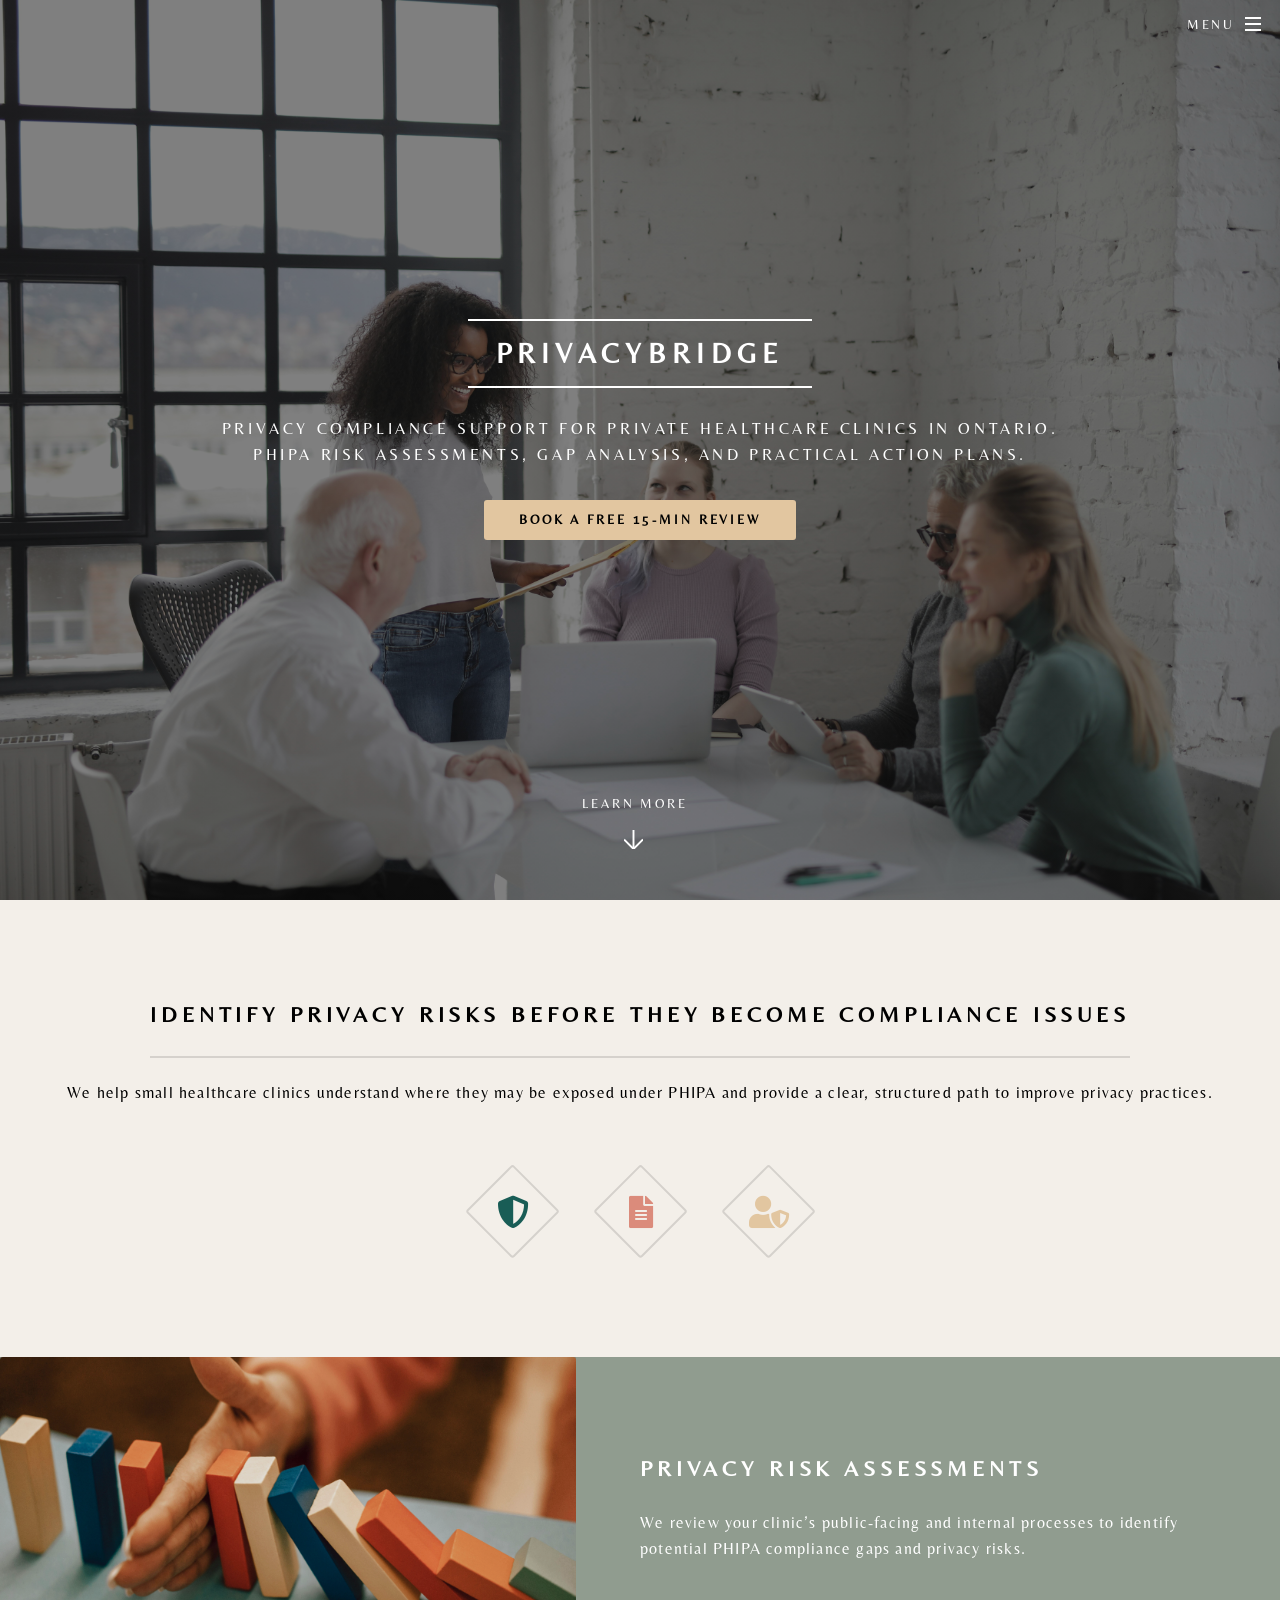
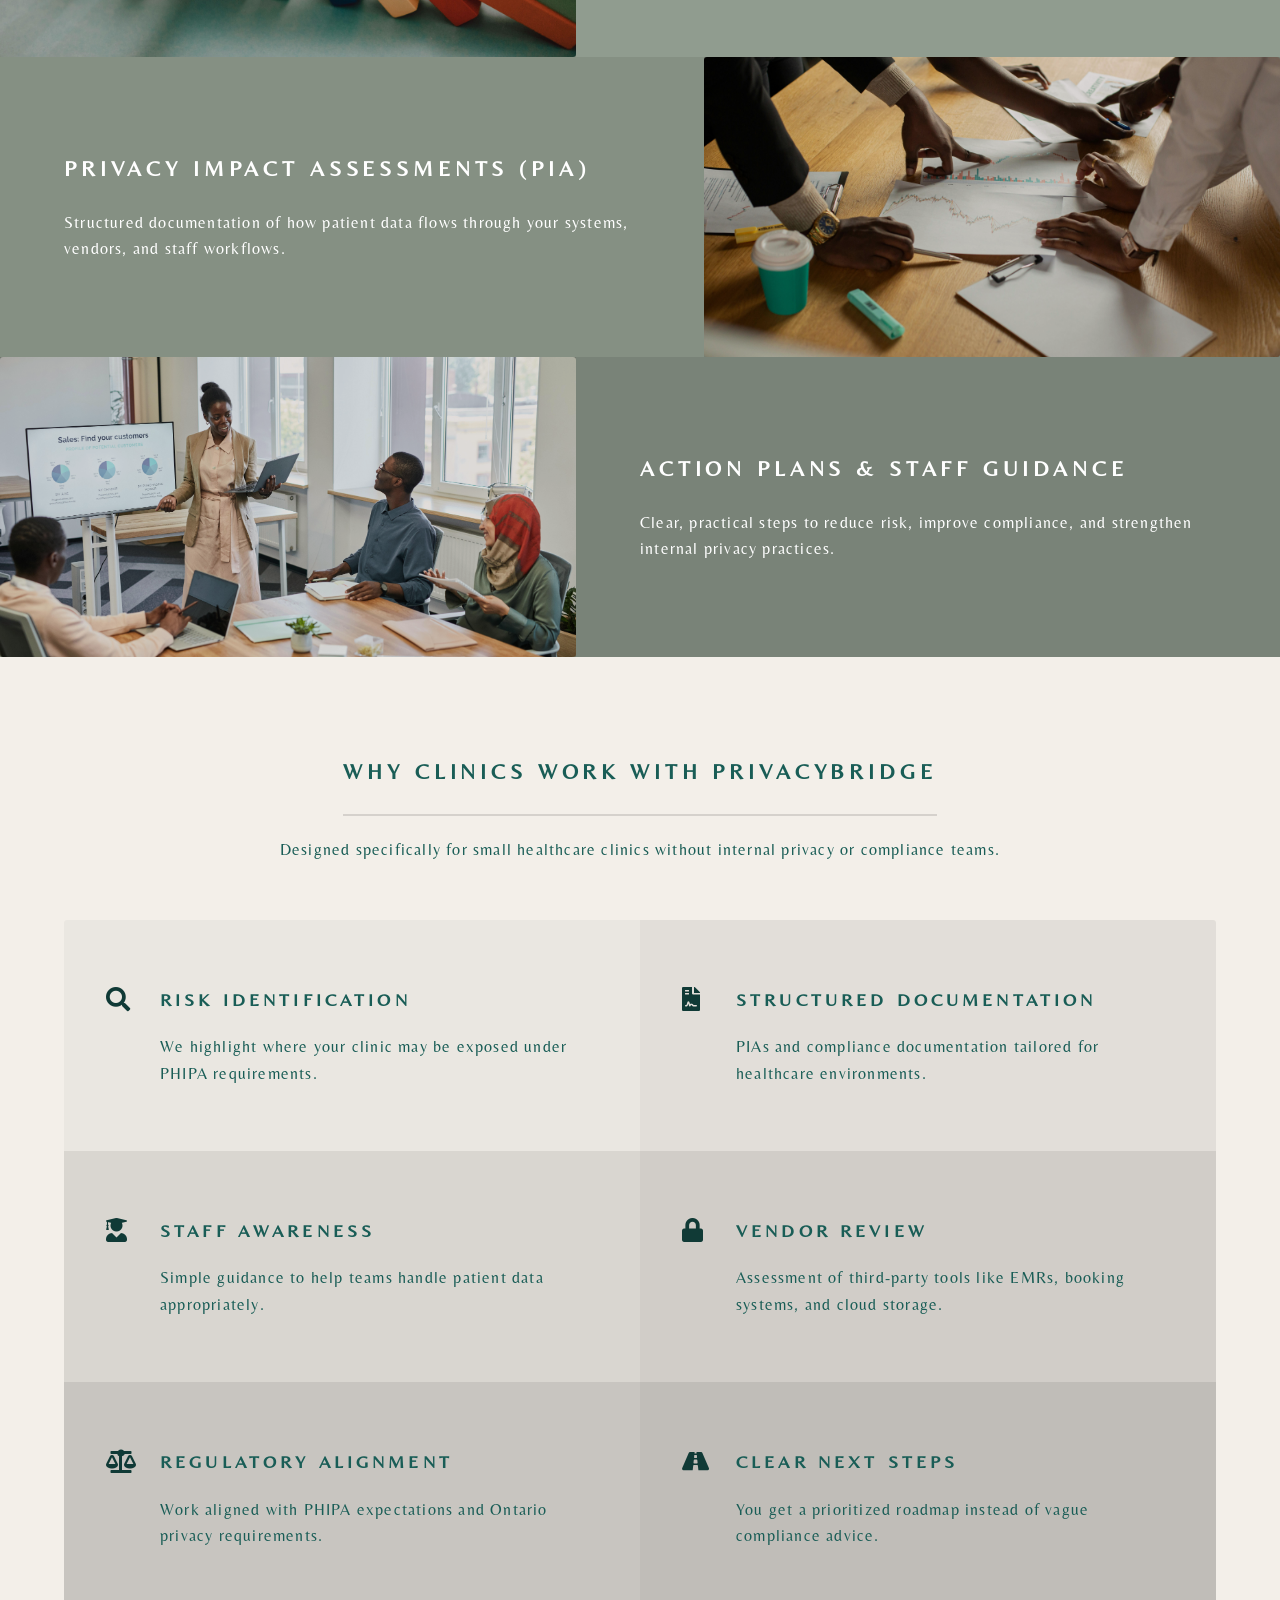
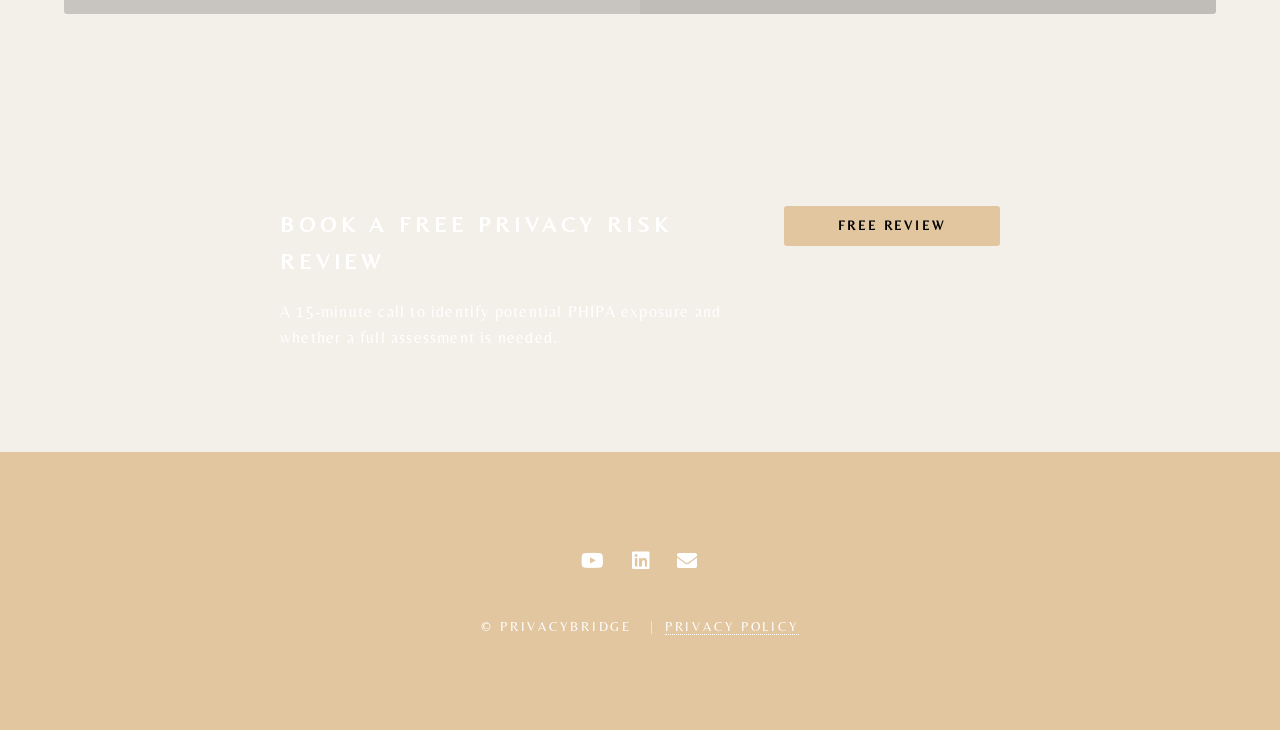
==== index.html @ e33952f9 "Initial commit" ====
<!DOCTYPE HTML>
<html>
<head>
	<title>PrivacyBridge</title>
	<meta charset="utf-8" />
	<meta name="viewport" content="width=device-width, initial-scale=1, user-scalable=no" />
	<link rel="stylesheet" href="assets/css/main.css" />

	<!-- OG meta tags -->
	<meta property="og:title" content="PrivacyBridge" />
	<meta property="og:description" content="We help private healthcare clinics in Ontario identify and reduce privacy compliance risk under PHIPA through structured assessments and practical action plans." />
	<meta property="og:image" content="https://raw.githubusercontent.com/paul-matthew/PrivacyBridge/refs/heads/main/images/ogimage.png" />
	<meta property="og:url" content="https://PrivacyBridge.netlify.app/" />
	<meta property="og:type" content="website" />
	<meta name="twitter:card" content="summary_large_image">

	<link rel="icon" href="./images/favicon.ico" type="image/x-icon" />
	<noscript><link rel="stylesheet" href="assets/css/noscript.css" /></noscript>
	<link href="https://fonts.googleapis.com/css2?family=Belleza&display=swap" rel="stylesheet">
</head>

<body class="landing is-preload">

<div id="page-wrapper">

	<header id="header" class="alt">
		<h1><a href="index.html">PrivacyBridge</a></h1>
		<nav id="nav">
			<ul>
				<li class="special">
					<a href="#menu" class="menuToggle"><span>Menu</span></a>
					<div id="menu">
						<ul>
							<li><a href="index.html">Home</a></li>
							<li><a href="about.html">About</a></li>
							<li><a href="services.html">Services</a></li>
							<li><a href="contact.html">Contact</a></li>
						</ul>
					</div>
				</li>
			</ul>
		</nav>
	</header>

	<!-- HERO -->
	<section id="banner">
		<div class="inner">
			<h2>PrivacyBridge</h2>
			<p>Privacy compliance support for private healthcare clinics in Ontario.<br />
			PHIPA risk assessments, gap analysis, and practical action plans.</p>

			<ul class="actions special">
				<li><a href="/contact.html" class="button primary">Book a Free 15-Min Review</a></li>
			</ul>
		</div>
		<a href="#one" class="more scrolly">Learn More</a>
	</section>

	<!-- SECTION 1 -->
	<section id="one" class="wrapper style1 special">
		<div class="inner">
			<header class="major">
				<h2>Identify privacy risks before they become compliance issues</h2>
				<p>
					We help small healthcare clinics understand where they may be exposed under PHIPA and provide a clear, structured path to improve privacy practices.
				</p>
			</header>

			<ul class="icons major">
				<li><span class="icon solid fa-shield-alt major style1"><span class="label">Risk Review</span></span></li>
				<li><span class="icon solid fa-file-alt major style2"><span class="label">PIA</span></span></li>
				<li><span class="icon solid fa-user-shield major style3"><span class="label">Compliance</span></span></li>
			</ul>
		</div>
	</section>

	<!-- SECTION 2 -->
	<section id="two" class="wrapper alt style2">

		<section class="spotlight">
			<div class="image"><img src="images/risk.jpg" alt="" /></div>
			<div class="content">
				<h2>Privacy Risk Assessments<br /></h2>
				<p>We review your clinic’s public-facing and internal processes to identify potential PHIPA compliance gaps and privacy risks.</p>
			</div>
		</section>

		<section class="spotlight">
			<div class="image"><img src="images/pia.jpg" alt="" /></div>
			<div class="content">
				<h2>Privacy Impact Assessments (PIA)<br /></h2>
				<p>Structured documentation of how patient data flows through your systems, vendors, and staff workflows.</p>
			</div>
		</section>

		<section class="spotlight">
			<div class="image"><img src="images/training.jpg" alt="" /></div>
			<div class="content">
				<h2>Action Plans & Staff Guidance<br /></h2>
				<p>Clear, practical steps to reduce risk, improve compliance, and strengthen internal privacy practices.</p>
			</div>
		</section>

	</section>

	<!-- SECTION 3 -->
	<section id="three" class="wrapper style3 special">
		<div class="inner">
			<header class="major">
				<h2>Why clinics work with PrivacyBridge</h2>
				<p>Designed specifically for small healthcare clinics without internal privacy or compliance teams.</p>
			</header>

			<ul class="features">
				<li class="icon solid fa-search">
					<h3>Risk Identification</h3>
					<p>We highlight where your clinic may be exposed under PHIPA requirements.</p>
				</li>

				<li class="icon solid fa-file-contract">
					<h3>Structured Documentation</h3>
					<p>PIAs and compliance documentation tailored for healthcare environments.</p>
				</li>

				<li class="icon solid fa-user-graduate">
					<h3>Staff Awareness</h3>
					<p>Simple guidance to help teams handle patient data appropriately.</p>
				</li>

				<li class="icon solid fa-lock">
					<h3>Vendor Review</h3>
					<p>Assessment of third-party tools like EMRs, booking systems, and cloud storage.</p>
				</li>

				<li class="icon solid fa-balance-scale">
					<h3>Regulatory Alignment</h3>
					<p>Work aligned with PHIPA expectations and Ontario privacy requirements.</p>
				</li>

				<li class="icon solid fa-road">
					<h3>Clear Next Steps</h3>
					<p>You get a prioritized roadmap instead of vague compliance advice.</p>
				</li>
			</ul>
		</div>
	</section>

	<!-- CTA -->
	<section id="cta" class="wrapper style4">
		<div class="inner">
			<header>
				<h2>Book a free privacy risk review</h2>
				<p>A 15-minute call to identify potential PHIPA exposure and whether a full assessment is needed.</p>
			</header>

			<ul class="actions stacked">
				<li><a href="https://calendly.com/pmb-html/consultation" class="button fit primary" target="_blank">Free Review</a></li>
			</ul>
		</div>
	</section>

	<!-- FOOTER -->
	<footer id="footer">
		<ul class="icons">
			<li><a href="https://youtube.com/@PrivacyBridge" class="icon brands fa-youtube"><span class="label">Youtube</span></a></li>
			<li><a href="https://www.linkedin.com/in/paul-matthew-5277b6305" class="icon brands fa-linkedin"><span class="label">LinkedIn</span></a></li>
			<li><a href="mailto:paul@pmdaybreak.com" class="icon solid fa-envelope"><span class="label">Email</span></a></li>
		</ul>

		<ul class="copyright">
			<li>&copy; PrivacyBridge</li>
			<li><a href="#" data-modal-trigger="privacy-modal">Privacy Policy</a></li>
		</ul>
	</footer>

	<!-- PRIVACY MODAL -->
	<div id="privacy-modal" class="modal">
		<div class="modal-content">
			<span class="modal-close">&times;</span>
			<h2>Privacy Policy</h2>
			<p>PrivacyBridge provides privacy consulting services to healthcare clinics in Ontario. We collect only basic contact information submitted voluntarily through forms or email.</p>
			<p>This information is used solely to respond to inquiries and provide services. We do not sell or share personal data.</p>
			<p>By using this site, you consent to this privacy policy.</p>
		</div>
	</div>

</div>

<script src="assets/js/jquery.min.js"></script>
<script src="assets/js/jquery.scrollex.min.js"></script>
<script src="assets/js/jquery.scrolly.min.js"></script>
<script src="assets/js/browser.min.js"></script>
<script src="assets/js/breakpoints.min.js"></script>
<script src="assets/js/util.js"></script>
<script src="assets/js/main.js"></script>

</body>
</html>
---- assets/css/main.css ----
@import url(fontawesome-all.min.css);
@import url("https://fonts.googleapis.com/css?family=Open+Sans:400,400italic,600,600italic,800,800italic");

/*
	Spectral by HTML5 UP
	html5up.net | @ajlkn
	Free for personal and commercial use under the CCA 3.0 license (html5up.net/license)
*/

html, body, div, span, applet, object,
iframe, h1, h2, h3, h4, h5, h6, p, blockquote,
pre, a, abbr, acronym, address, big, cite,
code, del, dfn, em, img, ins, kbd, q, s, samp,
small, strike, strong, sub, sup, tt, var, b,
u, i, center, dl, dt, dd, ol, ul, li, fieldset,
form, label, legend, table, caption, tbody,
tfoot, thead, tr, th, td, article, aside,
canvas, details, embed, figure, figcaption,
footer, header, hgroup, menu, nav, output, ruby,
section, summary, time, mark, audio, video {
	margin: 0;
	padding: 0;
	border: 0;
	font-size: 100%;
	font: inherit;
	vertical-align: baseline;}

article, aside, details, figcaption, figure,
footer, header, hgroup, menu, nav, section {
	display: block;}

body {
	line-height: 1;
}

ol, ul {
	list-style: none;
}

blockquote, q {
	quotes: none;
}

	blockquote:before, blockquote:after, q:before, q:after {
		content: '';
		content: none;
	}

table {
	border-collapse: collapse;
	border-spacing: 0;
}

body {
	-webkit-text-size-adjust: none;
}

mark {
	background-color: transparent;
	color: inherit;
}

input::-moz-focus-inner {
	border: 0;
	padding: 0;
}

input, select, textarea {
	-moz-appearance: none;
	-webkit-appearance: none;
	-ms-appearance: none;
	appearance: none;
}

/* Basic */

	@-ms-viewport {
		width: device-width;
	}

	html {
		box-sizing: border-box;
	}

	*, *:before, *:after {
		box-sizing: inherit;
	}

	body {
		background: #F3EFE9;
	}

		body.is-preload *, body.is-preload *:before, body.is-preload *:after {
			-moz-animation: none !important;
			-webkit-animation: none !important;
			-ms-animation: none !important;
			animation: none !important;
			-moz-transition: none !important;
			-webkit-transition: none !important;
			-ms-transition: none !important;
			transition: none !important;
		}

	body, input, select, textarea {
		color: #fff;
		font-family: 'Belleza', sans-serif;
		font-size: 15pt;
		font-weight: 400;
		letter-spacing: 0.075em;
		line-height: 1.65em;
	}

		@media screen and (max-width: 1680px) {

			body, input, select, textarea {
				font-size: 13pt;
			}

		}

		@media screen and (max-width: 1280px) {

			body, input, select, textarea {
				font-size: 12pt;
			}

		}

		@media screen and (max-width: 736px) {

			body, input, select, textarea {
				font-size: 11pt;
				letter-spacing: 0.0375em;
			}

		}

	a {
		-moz-transition: color 0.2s ease, border-bottom-color 0.2s ease;
		-webkit-transition: color 0.2s ease, border-bottom-color 0.2s ease;
		-ms-transition: color 0.2s ease, border-bottom-color 0.2s ease;
		transition: color 0.2s ease, border-bottom-color 0.2s ease;
		border-bottom: dotted 1px;
		color: inherit;
		text-decoration: none;
	}

		a:hover {
			border-bottom-color: transparent;
		}

	strong, b {
		color: #fff;
		font-weight: 600;
	}

	em, i {
		font-style: italic;
	}

	p {
		margin: 0 0 2em 0;
	}

	h1, h2, h3, h4, h5, h6 {
		color: #fff;
		font-weight: 800;
		letter-spacing: 0.225em;
		line-height: 1em;
		margin: 0 0 1em 0;
		text-transform: uppercase;
	}

		h1 a, h2 a, h3 a, h4 a, h5 a, h6 a {
			color: inherit;
			text-decoration: none;
		}

	h2 {
		font-size: 1.35em;
		line-height: 1.75em;
	}

		@media screen and (max-width: 736px) {

			h2 {
				font-size: 1.1em;
				line-height: 1.65em;
			}

		}

	h3 {
		font-size: 1.15em;
		line-height: 1.75em;
	}

		@media screen and (max-width: 736px) {

			h3 {
				font-size: 1em;
				line-height: 1.65em;
			}

		}

	h4 {
		font-size: 1em;
		line-height: 1.5em;
	}

	h5 {
		font-size: 0.8em;
		line-height: 1.5em;
	}

	h6 {
		font-size: 0.7em;
		line-height: 1.5em;
	}

	sub {
		font-size: 0.8em;
		position: relative;
		top: 0.5em;
	}

	sup {
		font-size: 0.8em;
		position: relative;
		top: -0.5em;
	}

	hr {
		border: 0;
		border-bottom: solid 2px #fff;
		margin: 3em 0;
	}

		hr.major {
			margin: 4.5em 0;
		}

	blockquote {
		border-left: solid 4px #fff;
		font-style: italic;
		margin: 0 0 2em 0;
		padding: 0.5em 0 0.5em 2em;
	}

	code {
		background: rgba(144, 144, 144, 0.25);
		border-radius: 3px;
		font-family: "Courier New", monospace;
		font-size: 0.9em;
		letter-spacing: 0;
		margin: 0 0.25em;
		padding: 0.25em 0.65em;
	}

	pre {
		-webkit-overflow-scrolling: touch;
		font-family: "Courier New", monospace;
		font-size: 0.9em;
		margin: 0 0 2em 0;
	}

		pre code {
			display: block;
			line-height: 1.75em;
			padding: 1em 1.5em;
			overflow-x: auto;
		}

	.align-left {
		text-align: left;
	}

	.align-center {
		text-align: center;
	}

	.align-right {
		text-align: right;
	}

/* Row */

	.row {
		display: flex;
		flex-wrap: wrap;
		box-sizing: border-box;
		align-items: stretch;
	}

		.row > * {
			box-sizing: border-box;
		}

		.row.gtr-uniform > * > :last-child {
			margin-bottom: 0;
		}

		.row.aln-left {
			justify-content: flex-start;
		}

		.row.aln-center {
			justify-content: center;
		}

		.row.aln-right {
			justify-content: flex-end;
		}

		.row.aln-top {
			align-items: flex-start;
		}

		.row.aln-middle {
			align-items: center;
		}

		.row.aln-bottom {
			align-items: flex-end;
		}

		.row > .imp {
			order: -1;
		}

		.row > .col-1 {
			width: 8.33333%;
		}

		.row > .off-1 {
			margin-left: 8.33333%;
		}

		.row > .col-2 {
			width: 16.66667%;
		}

		.row > .off-2 {
			margin-left: 16.66667%;
		}

		.row > .col-3 {
			width: 25%;
		}

		.row > .off-3 {
			margin-left: 25%;
		}

		.row > .col-4 {
			width: 33.33333%;
		}

		.row > .off-4 {
			margin-left: 33.33333%;
		}

		.row > .col-5 {
			width: 41.66667%;
		}

		.row > .off-5 {
			margin-left: 41.66667%;
		}

		.row > .col-6 {
			width: 50%;
		}

		.row > .off-6 {
			margin-left: 50%;
		}

		.row > .col-7 {
			width: 58.33333%;
		}

		.row > .off-7 {
			margin-left: 58.33333%;
		}

		.row > .col-8 {
			width: 66.66667%;
		}

		.row > .off-8 {
			margin-left: 66.66667%;
		}

		.row > .col-9 {
			width: 75%;
		}

		.row > .off-9 {
			margin-left: 75%;
		}

		.row > .col-10 {
			width: 83.33333%;
		}

		.row > .off-10 {
			margin-left: 83.33333%;
		}

		.row > .col-11 {
			width: 91.66667%;
		}

		.row > .off-11 {
			margin-left: 91.66667%;
		}

		.row > .col-12 {
			width: 100%;
		}

		.row > .off-12 {
			margin-left: 100%;
		}

		.row.gtr-0 {
			margin-top: 0;
			margin-left: 0em;
		}

			.row.gtr-0 > * {
				padding: 0 0 0 0em;
			}

			.row.gtr-0.gtr-uniform {
				margin-top: 0em;
			}

				.row.gtr-0.gtr-uniform > * {
					padding-top: 0em;
				}

		.row.gtr-25 {
			margin-top: 0;
			margin-left: -0.375em;
		}

			.row.gtr-25 > * {
				padding: 0 0 0 0.375em;
			}

			.row.gtr-25.gtr-uniform {
				margin-top: -0.375em;
			}

				.row.gtr-25.gtr-uniform > * {
					padding-top: 0.375em;
				}

		.row.gtr-50 {
			margin-top: 0;
			margin-left: -0.75em;
		}

			.row.gtr-50 > * {
				padding: 0 0 0 0.75em;
			}

			.row.gtr-50.gtr-uniform {
				margin-top: -0.75em;
			}

				.row.gtr-50.gtr-uniform > * {
					padding-top: 0.75em;
				}

		.row {
			margin-top: 0;
			margin-left: -1.5em;
		}

			.row > * {
				padding: 0 0 0 1.5em;
			}

			.row.gtr-uniform {
				margin-top: -1.5em;
			}

				.row.gtr-uniform > * {
					padding-top: 1.5em;
				}

		.row.gtr-150 {
			margin-top: 0;
			margin-left: -2.25em;
		}

			.row.gtr-150 > * {
				padding: 0 0 0 2.25em;
			}

			.row.gtr-150.gtr-uniform {
				margin-top: -2.25em;
			}

				.row.gtr-150.gtr-uniform > * {
					padding-top: 2.25em;
				}

		.row.gtr-200 {
			margin-top: 0;
			margin-left: -3em;
		}

			.row.gtr-200 > * {
				padding: 0 0 0 3em;
			}

			.row.gtr-200.gtr-uniform {
				margin-top: -3em;
			}

				.row.gtr-200.gtr-uniform > * {
					padding-top: 3em;
				}

		@media screen and (max-width: 1680px) {

			.row {
				display: flex;
				flex-wrap: wrap;
				box-sizing: border-box;
				align-items: stretch;
			}

				.row > * {
					box-sizing: border-box;
				}

				.row.gtr-uniform > * > :last-child {
					margin-bottom: 0;
				}

				.row.aln-left {
					justify-content: flex-start;
				}

				.row.aln-center {
					justify-content: center;
				}

				.row.aln-right {
					justify-content: flex-end;
				}

				.row.aln-top {
					align-items: flex-start;
				}

				.row.aln-middle {
					align-items: center;
				}

				.row.aln-bottom {
					align-items: flex-end;
				}

				.row > .imp-xlarge {
					order: -1;
				}

				.row > .col-1-xlarge {
					width: 8.33333%;
				}

				.row > .off-1-xlarge {
					margin-left: 8.33333%;
				}

				.row > .col-2-xlarge {
					width: 16.66667%;
				}

				.row > .off-2-xlarge {
					margin-left: 16.66667%;
				}

				.row > .col-3-xlarge {
					width: 25%;
				}

				.row > .off-3-xlarge {
					margin-left: 25%;
				}

				.row > .col-4-xlarge {
					width: 33.33333%;
				}

				.row > .off-4-xlarge {
					margin-left: 33.33333%;
				}

				.row > .col-5-xlarge {
					width: 41.66667%;
				}

				.row > .off-5-xlarge {
					margin-left: 41.66667%;
				}

				.row > .col-6-xlarge {
					width: 50%;
				}

				.row > .off-6-xlarge {
					margin-left: 50%;
				}

				.row > .col-7-xlarge {
					width: 58.33333%;
				}

				.row > .off-7-xlarge {
					margin-left: 58.33333%;
				}

				.row > .col-8-xlarge {
					width: 66.66667%;
				}

				.row > .off-8-xlarge {
					margin-left: 66.66667%;
				}

				.row > .col-9-xlarge {
					width: 75%;
				}

				.row > .off-9-xlarge {
					margin-left: 75%;
				}

				.row > .col-10-xlarge {
					width: 83.33333%;
				}

				.row > .off-10-xlarge {
					margin-left: 83.33333%;
				}

				.row > .col-11-xlarge {
					width: 91.66667%;
				}

				.row > .off-11-xlarge {
					margin-left: 91.66667%;
				}

				.row > .col-12-xlarge {
					width: 100%;
				}

				.row > .off-12-xlarge {
					margin-left: 100%;
				}

				.row.gtr-0 {
					margin-top: 0;
					margin-left: 0em;
				}

					.row.gtr-0 > * {
						padding: 0 0 0 0em;
					}

					.row.gtr-0.gtr-uniform {
						margin-top: 0em;
					}

						.row.gtr-0.gtr-uniform > * {
							padding-top: 0em;
						}

				.row.gtr-25 {
					margin-top: 0;
					margin-left: -0.375em;
				}

					.row.gtr-25 > * {
						padding: 0 0 0 0.375em;
					}

					.row.gtr-25.gtr-uniform {
						margin-top: -0.375em;
					}

						.row.gtr-25.gtr-uniform > * {
							padding-top: 0.375em;
						}

				.row.gtr-50 {
					margin-top: 0;
					margin-left: -0.75em;
				}

					.row.gtr-50 > * {
						padding: 0 0 0 0.75em;
					}

					.row.gtr-50.gtr-uniform {
						margin-top: -0.75em;
					}

						.row.gtr-50.gtr-uniform > * {
							padding-top: 0.75em;
						}

				.row {
					margin-top: 0;
					margin-left: -1.5em;
				}

					.row > * {
						padding: 0 0 0 1.5em;
					}

					.row.gtr-uniform {
						margin-top: -1.5em;
					}

						.row.gtr-uniform > * {
							padding-top: 1.5em;
						}

				.row.gtr-150 {
					margin-top: 0;
					margin-left: -2.25em;
				}

					.row.gtr-150 > * {
						padding: 0 0 0 2.25em;
					}

					.row.gtr-150.gtr-uniform {
						margin-top: -2.25em;
					}

						.row.gtr-150.gtr-uniform > * {
							padding-top: 2.25em;
						}

				.row.gtr-200 {
					margin-top: 0;
					margin-left: -3em;
				}

					.row.gtr-200 > * {
						padding: 0 0 0 3em;
					}

					.row.gtr-200.gtr-uniform {
						margin-top: -3em;
					}

						.row.gtr-200.gtr-uniform > * {
							padding-top: 3em;
						}

		}

		@media screen and (max-width: 1280px) {

			.row {
				display: flex;
				flex-wrap: wrap;
				box-sizing: border-box;
				align-items: stretch;
			}

				.row > * {
					box-sizing: border-box;
				}

				.row.gtr-uniform > * > :last-child {
					margin-bottom: 0;
				}

				.row.aln-left {
					justify-content: flex-start;
				}

				.row.aln-center {
					justify-content: center;
				}

				.row.aln-right {
					justify-content: flex-end;
				}

				.row.aln-top {
					align-items: flex-start;
				}

				.row.aln-middle {
					align-items: center;
				}

				.row.aln-bottom {
					align-items: flex-end;
				}

				.row > .imp-large {
					order: -1;
				}

				.row > .col-1-large {
					width: 8.33333%;
				}

				.row > .off-1-large {
					margin-left: 8.33333%;
				}

				.row > .col-2-large {
					width: 16.66667%;
				}

				.row > .off-2-large {
					margin-left: 16.66667%;
				}

				.row > .col-3-large {
					width: 25%;
				}

				.row > .off-3-large {
					margin-left: 25%;
				}

				.row > .col-4-large {
					width: 33.33333%;
				}

				.row > .off-4-large {
					margin-left: 33.33333%;
				}

				.row > .col-5-large {
					width: 41.66667%;
				}

				.row > .off-5-large {
					margin-left: 41.66667%;
				}

				.row > .col-6-large {
					width: 50%;
				}

				.row > .off-6-large {
					margin-left: 50%;
				}

				.row > .col-7-large {
					width: 58.33333%;
				}

				.row > .off-7-large {
					margin-left: 58.33333%;
				}

				.row > .col-8-large {
					width: 66.66667%;
				}

				.row > .off-8-large {
					margin-left: 66.66667%;
				}

				.row > .col-9-large {
					width: 75%;
				}

				.row > .off-9-large {
					margin-left: 75%;
				}

				.row > .col-10-large {
					width: 83.33333%;
				}

				.row > .off-10-large {
					margin-left: 83.33333%;
				}

				.row > .col-11-large {
					width: 91.66667%;
				}

				.row > .off-11-large {
					margin-left: 91.66667%;
				}

				.row > .col-12-large {
					width: 100%;
				}

				.row > .off-12-large {
					margin-left: 100%;
				}

				.row.gtr-0 {
					margin-top: 0;
					margin-left: 0em;
				}

					.row.gtr-0 > * {
						padding: 0 0 0 0em;
					}

					.row.gtr-0.gtr-uniform {
						margin-top: 0em;
					}

						.row.gtr-0.gtr-uniform > * {
							padding-top: 0em;
						}

				.row.gtr-25 {
					margin-top: 0;
					margin-left: -0.375em;
				}

					.row.gtr-25 > * {
						padding: 0 0 0 0.375em;
					}

					.row.gtr-25.gtr-uniform {
						margin-top: -0.375em;
					}

						.row.gtr-25.gtr-uniform > * {
							padding-top: 0.375em;
						}

				.row.gtr-50 {
					margin-top: 0;
					margin-left: -0.75em;
				}

					.row.gtr-50 > * {
						padding: 0 0 0 0.75em;
					}

					.row.gtr-50.gtr-uniform {
						margin-top: -0.75em;
					}

						.row.gtr-50.gtr-uniform > * {
							padding-top: 0.75em;
						}

				.row {
					margin-top: 0;
					margin-left: -1.5em;
				}

					.row > * {
						padding: 0 0 0 1.5em;
					}

					.row.gtr-uniform {
						margin-top: -1.5em;
					}

						.row.gtr-uniform > * {
							padding-top: 1.5em;
						}

				.row.gtr-150 {
					margin-top: 0;
					margin-left: -2.25em;
				}

					.row.gtr-150 > * {
						padding: 0 0 0 2.25em;
					}

					.row.gtr-150.gtr-uniform {
						margin-top: -2.25em;
					}

						.row.gtr-150.gtr-uniform > * {
							padding-top: 2.25em;
						}

				.row.gtr-200 {
					margin-top: 0;
					margin-left: -3em;
				}

					.row.gtr-200 > * {
						padding: 0 0 0 3em;
					}

					.row.gtr-200.gtr-uniform {
						margin-top: -3em;
					}

						.row.gtr-200.gtr-uniform > * {
							padding-top: 3em;
						}

		}

		@media screen and (max-width: 980px) {

			.row {
				display: flex;
				flex-wrap: wrap;
				box-sizing: border-box;
				align-items: stretch;
			}

				.row > * {
					box-sizing: border-box;
				}

				.row.gtr-uniform > * > :last-child {
					margin-bottom: 0;
				}

				.row.aln-left {
					justify-content: flex-start;
				}

				.row.aln-center {
					justify-content: center;
				}

				.row.aln-right {
					justify-content: flex-end;
				}

				.row.aln-top {
					align-items: flex-start;
				}

				.row.aln-middle {
					align-items: center;
				}

				.row.aln-bottom {
					align-items: flex-end;
				}

				.row > .imp-medium {
					order: -1;
				}

				.row > .col-1-medium {
					width: 8.33333%;
				}

				.row > .off-1-medium {
					margin-left: 8.33333%;
				}

				.row > .col-2-medium {
					width: 16.66667%;
				}

				.row > .off-2-medium {
					margin-left: 16.66667%;
				}

				.row > .col-3-medium {
					width: 25%;
				}

				.row > .off-3-medium {
					margin-left: 25%;
				}

				.row > .col-4-medium {
					width: 33.33333%;
				}

				.row > .off-4-medium {
					margin-left: 33.33333%;
				}

				.row > .col-5-medium {
					width: 41.66667%;
				}

				.row > .off-5-medium {
					margin-left: 41.66667%;
				}

				.row > .col-6-medium {
					width: 50%;
				}

				.row > .off-6-medium {
					margin-left: 50%;
				}

				.row > .col-7-medium {
					width: 58.33333%;
				}

				.row > .off-7-medium {
					margin-left: 58.33333%;
				}

				.row > .col-8-medium {
					width: 66.66667%;
				}

				.row > .off-8-medium {
					margin-left: 66.66667%;
				}

				.row > .col-9-medium {
					width: 75%;
				}

				.row > .off-9-medium {
					margin-left: 75%;
				}

				.row > .col-10-medium {
					width: 83.33333%;
				}

				.row > .off-10-medium {
					margin-left: 83.33333%;
				}

				.row > .col-11-medium {
					width: 91.66667%;
				}

				.row > .off-11-medium {
					margin-left: 91.66667%;
				}

				.row > .col-12-medium {
					width: 100%;
				}

				.row > .off-12-medium {
					margin-left: 100%;
				}

				.row.gtr-0 {
					margin-top: 0;
					margin-left: 0em;
				}

					.row.gtr-0 > * {
						padding: 0 0 0 0em;
					}

					.row.gtr-0.gtr-uniform {
						margin-top: 0em;
					}

						.row.gtr-0.gtr-uniform > * {
							padding-top: 0em;
						}

				.row.gtr-25 {
					margin-top: 0;
					margin-left: -0.375em;
				}

					.row.gtr-25 > * {
						padding: 0 0 0 0.375em;
					}

					.row.gtr-25.gtr-uniform {
						margin-top: -0.375em;
					}

						.row.gtr-25.gtr-uniform > * {
							padding-top: 0.375em;
						}

				.row.gtr-50 {
					margin-top: 0;
					margin-left: -0.75em;
				}

					.row.gtr-50 > * {
						padding: 0 0 0 0.75em;
					}

					.row.gtr-50.gtr-uniform {
						margin-top: -0.75em;
					}

						.row.gtr-50.gtr-uniform > * {
							padding-top: 0.75em;
						}

				.row {
					margin-top: 0;
					margin-left: -1.5em;
				}

					.row > * {
						padding: 0 0 0 1.5em;
					}

					.row.gtr-uniform {
						margin-top: -1.5em;
					}

						.row.gtr-uniform > * {
							padding-top: 1.5em;
						}

				.row.gtr-150 {
					margin-top: 0;
					margin-left: -2.25em;
				}

					.row.gtr-150 > * {
						padding: 0 0 0 2.25em;
					}

					.row.gtr-150.gtr-uniform {
						margin-top: -2.25em;
					}

						.row.gtr-150.gtr-uniform > * {
							padding-top: 2.25em;
						}

				.row.gtr-200 {
					margin-top: 0;
					margin-left: -3em;
				}

					.row.gtr-200 > * {
						padding: 0 0 0 3em;
					}

					.row.gtr-200.gtr-uniform {
						margin-top: -3em;
					}

						.row.gtr-200.gtr-uniform > * {
							padding-top: 3em;
						}

		}

		@media screen and (max-width: 736px) {

			.row {
				display: flex;
				flex-wrap: wrap;
				box-sizing: border-box;
				align-items: stretch;
			}

				.row > * {
					box-sizing: border-box;
				}

				.row.gtr-uniform > * > :last-child {
					margin-bottom: 0;
				}

				.row.aln-left {
					justify-content: flex-start;
				}

				.row.aln-center {
					justify-content: center;
				}

				.row.aln-right {
					justify-content: flex-end;
				}

				.row.aln-top {
					align-items: flex-start;
				}

				.row.aln-middle {
					align-items: center;
				}

				.row.aln-bottom {
					align-items: flex-end;
				}

				.row > .imp-small {
					order: -1;
				}

				.row > .col-1-small {
					width: 8.33333%;
				}

				.row > .off-1-small {
					margin-left: 8.33333%;
				}

				.row > .col-2-small {
					width: 16.66667%;
				}

				.row > .off-2-small {
					margin-left: 16.66667%;
				}

				.row > .col-3-small {
					width: 25%;
				}

				.row > .off-3-small {
					margin-left: 25%;
				}

				.row > .col-4-small {
					width: 33.33333%;
				}

				.row > .off-4-small {
					margin-left: 33.33333%;
				}

				.row > .col-5-small {
					width: 41.66667%;
				}

				.row > .off-5-small {
					margin-left: 41.66667%;
				}

				.row > .col-6-small {
					width: 50%;
				}

				.row > .off-6-small {
					margin-left: 50%;
				}

				.row > .col-7-small {
					width: 58.33333%;
				}

				.row > .off-7-small {
					margin-left: 58.33333%;
				}

				.row > .col-8-small {
					width: 66.66667%;
				}

				.row > .off-8-small {
					margin-left: 66.66667%;
				}

				.row > .col-9-small {
					width: 75%;
				}

				.row > .off-9-small {
					margin-left: 75%;
				}

				.row > .col-10-small {
					width: 83.33333%;
				}

				.row > .off-10-small {
					margin-left: 83.33333%;
				}

				.row > .col-11-small {
					width: 91.66667%;
				}

				.row > .off-11-small {
					margin-left: 91.66667%;
				}

				.row > .col-12-small {
					width: 100%;
				}

				.row > .off-12-small {
					margin-left: 100%;
				}

				.row.gtr-0 {
					margin-top: 0;
					margin-left: 0em;
				}

					.row.gtr-0 > * {
						padding: 0 0 0 0em;
					}

					.row.gtr-0.gtr-uniform {
						margin-top: 0em;
					}

						.row.gtr-0.gtr-uniform > * {
							padding-top: 0em;
						}

				.row.gtr-25 {
					margin-top: 0;
					margin-left: -0.375em;
				}

					.row.gtr-25 > * {
						padding: 0 0 0 0.375em;
					}

					.row.gtr-25.gtr-uniform {
						margin-top: -0.375em;
					}

						.row.gtr-25.gtr-uniform > * {
							padding-top: 0.375em;
						}

				.row.gtr-50 {
					margin-top: 0;
					margin-left: -0.75em;
				}

					.row.gtr-50 > * {
						padding: 0 0 0 0.75em;
					}

					.row.gtr-50.gtr-uniform {
						margin-top: -0.75em;
					}

						.row.gtr-50.gtr-uniform > * {
							padding-top: 0.75em;
						}

				.row {
					margin-top: 0;
					margin-left: -1.5em;
				}

					.row > * {
						padding: 0 0 0 1.5em;
					}

					.row.gtr-uniform {
						margin-top: -1.5em;
					}

						.row.gtr-uniform > * {
							padding-top: 1.5em;
						}

				.row.gtr-150 {
					margin-top: 0;
					margin-left: -2.25em;
				}

					.row.gtr-150 > * {
						padding: 0 0 0 2.25em;
					}

					.row.gtr-150.gtr-uniform {
						margin-top: -2.25em;
					}

						.row.gtr-150.gtr-uniform > * {
							padding-top: 2.25em;
						}

				.row.gtr-200 {
					margin-top: 0;
					margin-left: -3em;
				}

					.row.gtr-200 > * {
						padding: 0 0 0 3em;
					}

					.row.gtr-200.gtr-uniform {
						margin-top: -3em;
					}

						.row.gtr-200.gtr-uniform > * {
							padding-top: 3em;
						}

		}

		@media screen and (max-width: 480px) {

			.row {
				display: flex;
				flex-wrap: wrap;
				box-sizing: border-box;
				align-items: stretch;
			}

				.row > * {
					box-sizing: border-box;
				}

				.row.gtr-uniform > * > :last-child {
					margin-bottom: 0;
				}

				.row.aln-left {
					justify-content: flex-start;
				}

				.row.aln-center {
					justify-content: center;
				}

				.row.aln-right {
					justify-content: flex-end;
				}

				.row.aln-top {
					align-items: flex-start;
				}

				.row.aln-middle {
					align-items: center;
				}

				.row.aln-bottom {
					align-items: flex-end;
				}

				.row > .imp-xsmall {
					order: -1;
				}

				.row > .col-1-xsmall {
					width: 8.33333%;
				}

				.row > .off-1-xsmall {
					margin-left: 8.33333%;
				}

				.row > .col-2-xsmall {
					width: 16.66667%;
				}

				.row > .off-2-xsmall {
					margin-left: 16.66667%;
				}

				.row > .col-3-xsmall {
					width: 25%;
				}

				.row > .off-3-xsmall {
					margin-left: 25%;
				}

				.row > .col-4-xsmall {
					width: 33.33333%;
				}

				.row > .off-4-xsmall {
					margin-left: 33.33333%;
				}

				.row > .col-5-xsmall {
					width: 41.66667%;
				}

				.row > .off-5-xsmall {
					margin-left: 41.66667%;
				}

				.row > .col-6-xsmall {
					width: 50%;
				}

				.row > .off-6-xsmall {
					margin-left: 50%;
				}

				.row > .col-7-xsmall {
					width: 58.33333%;
				}

				.row > .off-7-xsmall {
					margin-left: 58.33333%;
				}

				.row > .col-8-xsmall {
					width: 66.66667%;
				}

				.row > .off-8-xsmall {
					margin-left: 66.66667%;
				}

				.row > .col-9-xsmall {
					width: 75%;
				}

				.row > .off-9-xsmall {
					margin-left: 75%;
				}

				.row > .col-10-xsmall {
					width: 83.33333%;
				}

				.row > .off-10-xsmall {
					margin-left: 83.33333%;
				}

				.row > .col-11-xsmall {
					width: 91.66667%;
				}

				.row > .off-11-xsmall {
					margin-left: 91.66667%;
				}

				.row > .col-12-xsmall {
					width: 100%;
				}

				.row > .off-12-xsmall {
					margin-left: 100%;
				}

				.row.gtr-0 {
					margin-top: 0;
					margin-left: 0em;
				}

					.row.gtr-0 > * {
						padding: 0 0 0 0em;
					}

					.row.gtr-0.gtr-uniform {
						margin-top: 0em;
					}

						.row.gtr-0.gtr-uniform > * {
							padding-top: 0em;
						}

				.row.gtr-25 {
					margin-top: 0;
					margin-left: -0.375em;
				}

					.row.gtr-25 > * {
						padding: 0 0 0 0.375em;
					}

					.row.gtr-25.gtr-uniform {
						margin-top: -0.375em;
					}

						.row.gtr-25.gtr-uniform > * {
							padding-top: 0.375em;
						}

				.row.gtr-50 {
					margin-top: 0;
					margin-left: -0.75em;
				}

					.row.gtr-50 > * {
						padding: 0 0 0 0.75em;
					}

					.row.gtr-50.gtr-uniform {
						margin-top: -0.75em;
					}

						.row.gtr-50.gtr-uniform > * {
							padding-top: 0.75em;
						}

				.row {
					margin-top: 0;
					margin-left: -1.5em;
				}

					.row > * {
						padding: 0 0 0 1.5em;
					}

					.row.gtr-uniform {
						margin-top: -1.5em;
					}

						.row.gtr-uniform > * {
							padding-top: 1.5em;
						}

				.row.gtr-150 {
					margin-top: 0;
					margin-left: -2.25em;
				}

					.row.gtr-150 > * {
						padding: 0 0 0 2.25em;
					}

					.row.gtr-150.gtr-uniform {
						margin-top: -2.25em;
					}

						.row.gtr-150.gtr-uniform > * {
							padding-top: 2.25em;
						}

				.row.gtr-200 {
					margin-top: 0;
					margin-left: -3em;
				}

					.row.gtr-200 > * {
						padding: 0 0 0 3em;
					}

					.row.gtr-200.gtr-uniform {
						margin-top: -3em;
					}

						.row.gtr-200.gtr-uniform > * {
							padding-top: 3em;
						}

		}

/* Section/Article */

	section.special, article.special {
		text-align: center;
	}

	header p {
		color: rgba(255, 255, 255, 0.5);
		position: relative;
		top: -0.25em;
	}

	header h3 + p {
		font-size: 1.1em;
	}

	header h4 + p,
	header h5 + p,
	header h6 + p {
		font-size: 0.9em;
	}

	header.major {
		margin: 0 0 3.5em 0;
	}

		header.major h2, header.major h3, header.major h4, header.major h5, header.major h6 {
			border-bottom: solid 2px #fff;
			display: inline-block;
			padding-bottom: 1em;
			position: relative;
		}

			header.major h2:after, header.major h3:after, header.major h4:after, header.major h5:after, header.major h6:after {
				content: '';
				display: block;
				height: 1px;
			}

		header.major p {
			color: #fff;
			top: 0;
		}

		@media screen and (max-width: 736px) {

			header.major {
				margin: 0 0 2em 0;
			}

		}

	@media screen and (max-width: 980px) {

		header br {
			display: none;
		}

	}

/* Form */

	form {
		margin: 0 0 2em 0;
	}

	label {
		color: #fff;
		display: block;
		font-size: 0.9em;
		font-weight: 600;
		margin: 0 0 1em 0;
	}

	input[type="text"],
	input[type="password"],
	input[type="email"],
	select,
	textarea {
		-moz-appearance: none;
		-webkit-appearance: none;
		-ms-appearance: none;
		appearance: none;
		background-color: rgba(144, 144, 144, 0.25);
		border-radius: 3px;
		border: none;
		color: inherit;
		display: block;
		outline: 0;
		padding: 0 1em;
		text-decoration: none;
		width: 100%;
	}

		input[type="text"]:invalid,
		input[type="password"]:invalid,
		input[type="email"]:invalid,
		select:invalid,
		textarea:invalid {
			box-shadow: none;
		}

		input[type="text"]:focus,
		input[type="password"]:focus,
		input[type="email"]:focus,
		select:focus,
		textarea:focus {
			box-shadow: 0 0 0 2px #21b2a6;
		}

	select {
		background-size: 1.25em;
		background-repeat: no-repeat;
		background-position: calc(100% - 1em) center;
		height: 2.75em;
		padding-right: 2.75em;
		text-overflow: ellipsis;
	}

		select:focus::-ms-value {
			background-color: transparent;
		}

		select::-ms-expand {
			display: none;
		}

	input[type="text"],
	input[type="password"],
	input[type="email"],
	select {
		height: 2.75em;
	}

	textarea {
		padding: 0.75em 1em;
	}

	input[type="checkbox"],
	input[type="radio"] {
		-moz-appearance: none;
		-webkit-appearance: none;
		-ms-appearance: none;
		appearance: none;
		display: block;
		float: left;
		margin-right: -2em;
		opacity: 0;
		width: 1em;
		z-index: -1;
	}

		input[type="checkbox"] + label,
		input[type="radio"] + label {
			text-decoration: none;
			color: #fff;
			cursor: pointer;
			display: inline-block;
			font-size: 1em;
			font-weight: 400;
			padding-left: 2.4em;
			padding-right: 0.75em;
			position: relative;
		}

			input[type="checkbox"] + label:before,
			input[type="radio"] + label:before {
				-moz-osx-font-smoothing: grayscale;
				-webkit-font-smoothing: antialiased;
				display: inline-block;
				font-style: normal;
				font-variant: normal;
				text-rendering: auto;
				line-height: 1;
				text-transform: none !important;
				font-family: 'Font Awesome 5 Free';
				font-weight: 900;
			}

			input[type="checkbox"] + label:before,
			input[type="radio"] + label:before {
				background: rgba(144, 144, 144, 0.25);
				border-radius: 3px;
				content: '';
				display: inline-block;
				font-size: 0.8em;
				height: 2.0625em;
				left: 0;
				line-height: 2.0625em;
				position: absolute;
				text-align: center;
				top: 0;
				width: 2.0625em;
			}

		input[type="checkbox"]:checked + label:before,
		input[type="radio"]:checked + label:before {
			background: #2e3842;
			color: #fff;
			content: '\f00c';
		}

		input[type="checkbox"]:focus + label:before,
		input[type="radio"]:focus + label:before {
			box-shadow: 0 0 0 2px #21b2a6;
		}

	input[type="checkbox"] + label:before {
		border-radius: 3px;
	}

	input[type="radio"] + label:before {
		border-radius: 100%;
	}

	::-webkit-input-placeholder {
		color: rgba(255, 255, 255, 0.5) !important;
		opacity: 1.0;
	}

	:-moz-placeholder {
		color: rgba(255, 255, 255, 0.5) !important;
		opacity: 1.0;
	}

	::-moz-placeholder {
		color: rgba(255, 255, 255, 0.5) !important;
		opacity: 1.0;
	}

	:-ms-input-placeholder {
		color: rgba(255, 255, 255, 0.5) !important;
		opacity: 1.0;
	}

/* Box */

	.box {
		border-radius: 3px;
		border: solid 2px #fff;
		margin-bottom: 2em;
		padding: 1.5em;
	}

		.box > :last-child,
		.box > :last-child > :last-child,
		.box > :last-child > :last-child > :last-child {
			margin-bottom: 0;
		}

		.box.alt {
			border: 0;
			border-radius: 0;
			padding: 0;
		}

/* Icon */

	.icon {
		text-decoration: none;
		border-bottom: none;
		position: relative;
	}

		.icon:before {
			-moz-osx-font-smoothing: grayscale;
			-webkit-font-smoothing: antialiased;
			display: inline-block;
			font-style: normal;
			font-variant: normal;
			text-rendering: auto;
			line-height: 1;
			text-transform: none !important;
			font-family: 'Font Awesome 5 Free';
			font-weight: 400;
		}

		.icon > .label {
			display: none;
		}

		.icon:before {
			line-height: inherit;
		}

		.icon.solid:before {
			font-weight: 900;
		}

		.icon.brands:before {
			font-family: 'Font Awesome 5 Brands';
		}

		.icon.major {
			-moz-transform: rotate(-45deg);
			-webkit-transform: rotate(-45deg);
			-ms-transform: rotate(-45deg);
			transform: rotate(-45deg);
			border-radius: 3px;
			border: solid 2px #fff;
			display: inline-block;
			font-size: 1.35em;
			height: calc(3em + 2px);
			line-height: 3em;
			text-align: center;
			width: calc(3em + 2px);
		}

			.icon.major:before {
				-moz-transform: rotate(45deg);
				-webkit-transform: rotate(45deg);
				-ms-transform: rotate(45deg);
				transform: rotate(45deg);
				display: inline-block;
				font-size: 1.5em;
			}

			@media screen and (max-width: 736px) {

				.icon.major {
					font-size: 1em;
				}

			}

		.icon.style1 {
			color: #195D56;
		}

		.icon.style2 {
			color: #DB8B7B;
		}

		.icon.style3 {
			color: #E2C6A0;
		}

/* Image */

	.image {
		border-radius: 3px;
		border: 0;
		display: inline-block;
		position: relative;
	}

		.image img {
			border-radius: 3px;
			display: block;
		}

		.image.left {
			float: left;
			margin: 0 2em 2em 0;
			top: 0.25em;
		}

		.image.right {
			float: right;
			margin: 0 0 2em 2em;
			top: 0.25em;
		}

		.image.left, .image.right {
			max-width: 40%;
		}

			.image.left img, .image.right img {
				width: 100%;
			}

		.image.fit {
			display: block;
			margin: 0 0 2em 0;
			width: 100%;
		}

			.image.fit img {
				width: 100%;
			}

/* List */

	ol {
		list-style: decimal;
		margin: 0 0 2em 0;
		padding-left: 1.25em;
	}

		ol li {
			padding-left: 0.25em;
		}

	ul {
		list-style: disc;
		margin: 0 0 2em 0;
		padding-left: 1em;
	}

		ul li {
			padding-left: 0.5em;
		}

		ul.alt {
			list-style: none;
			padding-left: 0;
		}

			ul.alt li {
				border-top: solid 1px #fff;
				padding: 0.5em 0;
			}

				ul.alt li:first-child {
					border-top: 0;
					padding-top: 0;
				}

	dl {
		margin: 0 0 2em 0;
	}

/* Actions */

	ul.actions {
		display: -moz-flex;
		display: -webkit-flex;
		display: -ms-flex;
		display: flex;
		cursor: default;
		list-style: none;
		margin-left: -1em;
		padding-left: 0;
	}

		ul.actions li {
			padding: 0 0 0 1em;
			vertical-align: middle;
		}

		ul.actions.special {
			-moz-justify-content: center;
			-webkit-justify-content: center;
			-ms-justify-content: center;
			justify-content: center;
			width: 100%;
			margin-left: 0;
		}

			ul.actions.special li:first-child {
				padding-left: 0;
			}

		ul.actions.stacked {
			-moz-flex-direction: column;
			-webkit-flex-direction: column;
			-ms-flex-direction: column;
			flex-direction: column;
			margin-left: 0;
		}

			ul.actions.stacked li {
				padding: 1em 0 0 0;
			}

				ul.actions.stacked li:first-child {
					padding-top: 0;
				}

		ul.actions.fit {
			width: calc(100% + 1em);
		}

			ul.actions.fit li {
				-moz-flex-grow: 1;
				-webkit-flex-grow: 1;
				-ms-flex-grow: 1;
				flex-grow: 1;
				-moz-flex-shrink: 1;
				-webkit-flex-shrink: 1;
				-ms-flex-shrink: 1;
				flex-shrink: 1;
				width: 100%;
			}

				ul.actions.fit li > * {
					width: 100%;
				}

			ul.actions.fit.stacked {
				width: 100%;
			}

		@media screen and (max-width: 480px) {

			ul.actions:not(.fixed) {
				-moz-flex-direction: column;
				-webkit-flex-direction: column;
				-ms-flex-direction: column;
				flex-direction: column;
				margin-left: 0;
				width: 100% !important;
			}

				ul.actions:not(.fixed) li {
					-moz-flex-grow: 1;
					-webkit-flex-grow: 1;
					-ms-flex-grow: 1;
					flex-grow: 1;
					-moz-flex-shrink: 1;
					-webkit-flex-shrink: 1;
					-ms-flex-shrink: 1;
					flex-shrink: 1;
					padding: 1em 0 0 0;
					text-align: center;
					width: 100%;
				}

					ul.actions:not(.fixed) li > * {
						width: 100%;
					}

					ul.actions:not(.fixed) li:first-child {
						padding-top: 0;
					}

					ul.actions:not(.fixed) li input[type="submit"],
					ul.actions:not(.fixed) li input[type="reset"],
					ul.actions:not(.fixed) li input[type="button"],
					ul.actions:not(.fixed) li button,
					ul.actions:not(.fixed) li .button {
						width: 100%;
					}

						ul.actions:not(.fixed) li input[type="submit"].icon:before,
						ul.actions:not(.fixed) li input[type="reset"].icon:before,
						ul.actions:not(.fixed) li input[type="button"].icon:before,
						ul.actions:not(.fixed) li button.icon:before,
						ul.actions:not(.fixed) li .button.icon:before {
							margin-left: -0.5em;
						}

		}

/* Icons */

	ul.icons {
		cursor: default;
		list-style: none;
		padding-left: 0;
	}

		ul.icons li {
			display: inline-block;
			padding: 0 1em 0 0;
		}

			ul.icons li:last-child {
				padding-right: 0 !important;
			}

		ul.icons.major {
			padding: 1em 0;
		}

			ul.icons.major li {
				padding-right: 3.5em;
			}

				@media screen and (max-width: 736px) {

					ul.icons.major li {
						padding: 0 1em !important;
					}

				}

/* Table */

	.table-wrapper {
		-webkit-overflow-scrolling: touch;
		overflow-x: auto;
	}

	table {
		margin: 0 0 2em 0;
		width: 100%;
	}

		table tbody tr {
			border: solid 1px #fff;
			border-left: 0;
			border-right: 0;
		}

			table tbody tr:nth-child(2n + 1) {
				background-color: rgba(144, 144, 144, 0.25);
			}

		table td {
			padding: 0.75em 0.75em;
		}

		table th {
			color: #fff;
			font-size: 0.9em;
			font-weight: 600;
			padding: 0 0.75em 0.75em 0.75em;
			text-align: left;
		}

		table thead {
			border-bottom: solid 2px #fff;
		}

		table tfoot {
			border-top: solid 2px #fff;
		}

		table.alt {
			border-collapse: separate;
		}

			table.alt tbody tr td {
				border: solid 1px #fff;
				border-left-width: 0;
				border-top-width: 0;
			}

				table.alt tbody tr td:first-child {
					border-left-width: 1px;
				}

			table.alt tbody tr:first-child td {
				border-top-width: 1px;
			}

			table.alt thead {
				border-bottom: 0;
			}

			table.alt tfoot {
				border-top: 0;
			}

/* Button */

	input[type="submit"],
	input[type="reset"],
	input[type="button"],
	button,
	.button {
		-moz-appearance: none;
		-webkit-appearance: none;
		-ms-appearance: none;
		appearance: none;
		-moz-transition: background-color 0.2s ease-in-out, color 0.2s ease-in-out;
		-webkit-transition: background-color 0.2s ease-in-out, color 0.2s ease-in-out;
		-ms-transition: background-color 0.2s ease-in-out, color 0.2s ease-in-out;
		transition: background-color 0.2s ease-in-out, color 0.2s ease-in-out;
		background-color: transparent;
		border-radius: 3px;
		border: 0;
		box-shadow: inset 0 0 0 2px #fff;
		color: #fff;
		cursor: pointer;
		display: inline-block;
		font-size: 0.8em;
		font-weight: 600;
		height: 3.125em;
		letter-spacing: 0.225em;
		line-height: 3.125em;
		max-width: 30em;
		padding: 0 2.75em;
		text-align: center;
		text-decoration: none;
		text-transform: uppercase;
		white-space: nowrap;
		overflow: hidden;
		text-overflow: ellipsis;
	}

		input[type="submit"]:hover,
		input[type="reset"]:hover,
		input[type="button"]:hover,
		button:hover,
		.button:hover {
			background-color: rgba(144, 144, 144, 0.25);
		}

		input[type="submit"]:active,
		input[type="reset"]:active,
		input[type="button"]:active,
		button:active,
		.button:active {
			background-color: rgba(144, 144, 144, 0.5);
		}

		input[type="submit"].icon:before,
		input[type="reset"].icon:before,
		input[type="button"].icon:before,
		button.icon:before,
		.button.icon:before {
			margin-right: 0.5em;
		}

		input[type="submit"].fit,
		input[type="reset"].fit,
		input[type="button"].fit,
		button.fit,
		.button.fit {
			width: 100%;
		}

		input[type="submit"].small,
		input[type="reset"].small,
		input[type="button"].small,
		button.small,
		.button.small {
			font-size: 0.8em;
		}

		input[type="submit"].large,
		input[type="reset"].large,
		input[type="button"].large,
		button.large,
		.button.large {
			font-size: 1.35em;
		}

		input[type="submit"].primary,
		input[type="reset"].primary,
		input[type="button"].primary,
		button.primary,
		.button.primary {
			background-color: #E2C6A0;
			box-shadow: none !important;
			color: #000000 !important;
		}

			input[type="submit"].primary:hover,
			input[type="reset"].primary:hover,
			input[type="button"].primary:hover,
			button.primary:hover,
			.button.primary:hover {
				background-color: #F0D9BA !important;
			}

			input[type="submit"].primary:active,
			input[type="reset"].primary:active,
			input[type="button"].primary:active,
			button.primary:active,
			.button.primary:active {
				background-color: #D9B78F !important;
			}

		input[type="submit"].disabled, input[type="submit"]:disabled,
		input[type="reset"].disabled,
		input[type="reset"]:disabled,
		input[type="button"].disabled,
		input[type="button"]:disabled,
		button.disabled,
		button:disabled,
		.button.disabled,
		.button:disabled {
			pointer-events: none;
			opacity: 0.25;
		}

		@media screen and (max-width: 736px) {

			input[type="submit"],
			input[type="reset"],
			input[type="button"],
			button,
			.button {
				height: 3.75em;
				line-height: 3.75em;
			}

		}

/* Features */

	.features {
		display: -moz-flex;
		display: -webkit-flex;
		display: -ms-flex;
		display: flex;
		-moz-flex-wrap: wrap;
		-webkit-flex-wrap: wrap;
		-ms-flex-wrap: wrap;
		flex-wrap: wrap;
		-moz-justify-content: center;
		-webkit-justify-content: center;
		-ms-justify-content: center;
		justify-content: center;
		list-style: none;
		padding: 0;
		width: 100%;
	}

		.features li {
			padding: 4em 4em 2em 6em ;
			display: block;
			position: relative;
			text-align: left;
			width: 50%;
		}

			.features li:nth-child(1) {
				background-color: rgba(0, 0, 0, 0.035);
			}

			.features li:nth-child(2) {
				background-color: rgba(0, 0, 0, 0.07);
			}

			.features li:nth-child(3) {
				background-color: rgba(0, 0, 0, 0.105);
			}

			.features li:nth-child(4) {
				background-color: rgba(0, 0, 0, 0.14);
			}

			.features li:nth-child(5) {
				background-color: rgba(0, 0, 0, 0.175);
			}

			.features li:nth-child(6) {
				background-color: rgba(0, 0, 0, 0.21);
			}

			.features li:nth-child(7) {
				background-color: rgba(0, 0, 0, 0.245);
			}

			.features li:nth-child(8) {
				background-color: rgba(0, 0, 0, 0.28);
			}

			.features li:nth-child(9) {
				background-color: rgba(0, 0, 0, 0.315);
			}

			.features li:nth-child(10) {
				background-color: rgba(0, 0, 0, 0.35);
			}

			.features li:before {
				display: block;
				color: #103a36;
				position: absolute;
				left: 1.75em;
				top: 2.75em;
				font-size: 1.5em;
			}

			.features li:nth-child(1) {
				border-top-left-radius: 3px;
			}

			.features li:nth-child(2) {
				border-top-right-radius: 3px;
			}

			.features li:nth-last-child(1) {
				border-bottom-right-radius: 3px;
			}

			.features li:nth-last-child(2) {
				border-bottom-left-radius: 3px;
			}

			@media screen and (max-width: 980px) {

				.features li {
					padding: 3em 2em 1em 2em ;
					text-align: center;
				}

					.features li:before {
						left: 0;
						margin: 0 0 1em 0;
						position: relative;
						top: 0;
					}

			}

			@media screen and (max-width: 736px) {

				.features li {
					padding: 3em 0 1em 0 ;
					background-color: transparent !important;
					border-top: solid 2px #fff;
					width: 100%;
				}

					.features li:first-child {
						border-top: 0;
					}

			}

/* Spotlight */

	.spotlight {
		-moz-align-items: center;
		-webkit-align-items: center;
		-ms-align-items: center;
		align-items: center;
		display: -moz-flex;
		display: -webkit-flex;
		display: -ms-flex;
		display: flex;
	}

		.spotlight .image {
			-moz-order: 1;
			-webkit-order: 1;
			-ms-order: 1;
			order: 1;
			border-radius: 0;
			width: 40%;
		}

		.spotlight .image {
			position: relative;
			height: 300px;
			overflow: hidden;
		  }
		  
		  .spotlight .image img {
			width: 100%;
			height: 100%;
			object-fit: cover;
			object-position: center;
			display: block;
		  }
		  
		  .spotlight .image::after {
			content: "";
			position: absolute;
			top: 0;
			left: 0;
			width: 100%;
			height: 100%;
			background-color: rgba(169, 156, 154, 0.3); /* Sage overlay */
			mix-blend-mode: multiply; /* Optional for richer blending */
			pointer-events: none;
		  }
		  
		  

		.spotlight .content {
			padding: 2em 4em 0.1em 4em ;
			-moz-order: 2;
			-webkit-order: 2;
			-ms-order: 2;
			order: 2;
			max-width: 48em;
			width: 60%;
		}

		.spotlight:nth-child(2n) {
			-moz-flex-direction: row-reverse;
			-webkit-flex-direction: row-reverse;
			-ms-flex-direction: row-reverse;
			flex-direction: row-reverse;
		}

		.spotlight:nth-child(1) {
			background-color: rgba(0, 0, 0, 0.075);
		}

		.spotlight:nth-child(2) {
			background-color: rgba(0, 0, 0, 0.15);
		}

		.spotlight:nth-child(3) {
			background-color: rgba(0, 0, 0, 0.225);
		}

		.spotlight:nth-child(4) {
			background-color: rgba(0, 0, 0, 0.3);
		}

		.spotlight:nth-child(5) {
			background-color: rgba(0, 0, 0, 0.375);
		}

		.spotlight:nth-child(6) {
			background-color: rgba(0, 0, 0, 0.45);
		}

		.spotlight:nth-child(7) {
			background-color: rgba(0, 0, 0, 0.525);
		}

		.spotlight:nth-child(8) {
			background-color: rgba(0, 0, 0, 0.6);
		}

		.spotlight:nth-child(9) {
			background-color: rgba(0, 0, 0, 0.675);
		}

		.spotlight:nth-child(10) {
			background-color: rgba(0, 0, 0, 0.75);
		}

		@media screen and (max-width: 1280px) {

			.spotlight .image {
				width: 45%;
			}

			.spotlight .content {
				width: 55%;
			}

		}

		@media screen and (max-width: 980px) {

			.spotlight {
				display: block;
			}

				.spotlight br {
					display: none;
				}

				.spotlight .image {
					width: 100%;
				}

				.spotlight .content {
					padding: 4em 3em 2em 3em ;
					max-width: none;
					text-align: center;
					width: 100%;
				}

		}

		@media screen and (max-width: 736px) {

			.spotlight .content {
				padding: 3em 2em 1em 2em ;
			}

		}

/* Wrapper */

	.wrapper {
		padding: 6em 0 4em 0 ;
	}

		.wrapper > .inner {
			width: 60em;
			margin: 0 auto;
		}

			@media screen and (max-width: 1280px) {

				.wrapper > .inner {
					width: 90%;
				}

			}

			@media screen and (max-width: 980px) {

				.wrapper > .inner {
					width: 100%;
				}

			}

		.wrapper.alt {
			padding: 0;
		}

		.wrapper.style1 {
			background-color: #F3EFE9; /*FIRST SECTION COLOR*/
			color: #c8ece9;
		}

			.wrapper.style1 strong, .wrapper.style1 b {
				color: #ffffff;
			}

			.wrapper.style1 h2, .wrapper.style1 h3, .wrapper.style1 h4, .wrapper.style1 h5, .wrapper.style1 h6 {
				color: #000000;
			}

			.wrapper.style1 hr {
				border-color: rgba(0, 0, 0, 0.125);
			}

			.wrapper.style1 blockquote {
				border-color: rgba(0, 0, 0, 0.125);
			}

			.wrapper.style1 code {
				background: rgba(255, 255, 255, 0.075);
			}

			.wrapper.style1 header p {
				color: #a6e0db;
			}

			.wrapper.style1 header.major h2, .wrapper.style1 header.major h3, .wrapper.style1 header.major h4, .wrapper.style1 header.major h5, .wrapper.style1 header.major h6 {
				border-color: rgba(0, 0, 0, 0.125);
			}

			.wrapper.style1 header.major p {
				color: #000000;
			}

			.wrapper.style1 label {
				color: #ffffff;
			}

			.wrapper.style1 input[type="text"],
			.wrapper.style1 input[type="password"],
			.wrapper.style1 input[type="email"],
			.wrapper.style1 select,
			.wrapper.style1 textarea {
				background-color: rgba(255, 255, 255, 0.075);
			}

			.wrapper.style1 select {
				background-image: url("data:image/svg+xml;charset=utf8,%3Csvg xmlns='http://www.w3.org/2000/svg' width='40' height='40' preserveAspectRatio='none' viewBox='0 0 40 40'%3E%3Cpath d='M9.4,12.3l10.4,10.4l10.4-10.4c0.2-0.2,0.5-0.4,0.9-0.4c0.3,0,0.6,0.1,0.9,0.4l3.3,3.3c0.2,0.2,0.4,0.5,0.4,0.9 c0,0.4-0.1,0.6-0.4,0.9L20.7,31.9c-0.2,0.2-0.5,0.4-0.9,0.4c-0.3,0-0.6-0.1-0.9-0.4L4.3,17.3c-0.2-0.2-0.4-0.5-0.4-0.9 c0-0.4,0.1-0.6,0.4-0.9l3.3-3.3c0.2-0.2,0.5-0.4,0.9-0.4S9.1,12.1,9.4,12.3z' fill='rgba(0, 0, 0, 0.125)' /%3E%3C/svg%3E");
			}

				.wrapper.style1 select option {
					color: #ffffff;
					background: #21b2a6;
				}

			.wrapper.style1 input[type="checkbox"] + label,
			.wrapper.style1 input[type="radio"] + label {
				color: #c8ece9;
			}

				.wrapper.style1 input[type="checkbox"] + label:before,
				.wrapper.style1 input[type="radio"] + label:before {
					background: rgba(255, 255, 255, 0.075);
				}

			.wrapper.style1 input[type="checkbox"]:checked + label:before,
			.wrapper.style1 input[type="radio"]:checked + label:before {
				background: #ffffff;
				color: #21b2a6;
			}

			.wrapper.style1 ::-webkit-input-placeholder {
				color: #a6e0db !important;
			}

			.wrapper.style1 :-moz-placeholder {
				color: #a6e0db !important;
			}

			.wrapper.style1 ::-moz-placeholder {
				color: #a6e0db !important;
			}

			.wrapper.style1 :-ms-input-placeholder {
				color: #a6e0db !important;
			}

			.wrapper.style1 .formerize-placeholder {
				color: #a6e0db !important;
			}

			.wrapper.style1 .icon.major {
				border-color: rgba(0, 0, 0, 0.125);
			}

			.wrapper.style1 ul.alt li {
				border-color: rgba(0, 0, 0, 0.125);
			}

			.wrapper.style1 table tbody tr {
				border-color: rgba(0, 0, 0, 0.125);
			}

				.wrapper.style1 table tbody tr:nth-child(2n + 1) {
					background-color: rgba(255, 255, 255, 0.075);
				}

			.wrapper.style1 table th {
				color: #ffffff;
			}

			.wrapper.style1 table thead {
				border-color: rgba(0, 0, 0, 0.125);
			}

			.wrapper.style1 table tfoot {
				border-color: rgba(0, 0, 0, 0.125);
			}

			.wrapper.style1 table.alt tbody tr td {
				border-color: rgba(0, 0, 0, 0.125);
			}

			.wrapper.style1 input[type="submit"],
			.wrapper.style1 input[type="reset"],
			.wrapper.style1 input[type="button"],
			.wrapper.style1 button,
			.wrapper.style1 .button {
				box-shadow: inset 0 0 0 2px rgba(0, 0, 0, 0.125);
				color: #ffffff;
			}

				.wrapper.style1 input[type="submit"]:hover,
				.wrapper.style1 input[type="reset"]:hover,
				.wrapper.style1 input[type="button"]:hover,
				.wrapper.style1 button:hover,
				.wrapper.style1 .button:hover {
					background-color: rgba(255, 255, 255, 0.075);
				}

				.wrapper.style1 input[type="submit"]:active,
				.wrapper.style1 input[type="reset"]:active,
				.wrapper.style1 input[type="button"]:active,
				.wrapper.style1 button:active,
				.wrapper.style1 .button:active {
					background-color: rgba(255, 255, 255, 0.2);
				}

			@media screen and (max-width: 736px) {

				.wrapper.style1 .features li {
					border-top-color: rgba(0, 0, 0, 0.125);
				}

			}

		.wrapper.style2 {
			background-color: #9CA99A; /*Second Section Color*/
		}

		.wrapper.style3 {
			background-color: #F3EFE9; /*Third Section Color*/
			color: #195D56;
		}

			.wrapper.style3 strong, .wrapper.style3 b {
				color: #195D56;
			}

			.wrapper.style3 h2, .wrapper.style3 h3, .wrapper.style3 h4, .wrapper.style3 h5, .wrapper.style3 h6 {
				color: #195D56;
			}

			.wrapper.style3 hr {
				border-color: rgba(0, 0, 0, 0.125);
			}

			.wrapper.style3 blockquote {
				border-color: rgba(0, 0, 0, 0.125);
			}

			.wrapper.style3 code {
				background: rgba(255, 255, 255, 0.075);
			}

			.wrapper.style3 header p {
				color: #b9bad4;
			}

			.wrapper.style3 header.major h2, .wrapper.style3 header.major h3, .wrapper.style3 header.major h4, .wrapper.style3 header.major h5, .wrapper.style3 header.major h6 {
				border-color: rgba(0, 0, 0, 0.125);
			}

			.wrapper.style3 header.major p {
				color: #195D56;
			}

			.wrapper.style3 label {
				color: #ffffff;
			}

			.wrapper.style3 input[type="text"],
			.wrapper.style3 input[type="password"],
			.wrapper.style3 input[type="email"],
			.wrapper.style3 select,
			.wrapper.style3 textarea {
				background-color: rgba(255, 255, 255, 0.075);
			}

			.wrapper.style3 select {
				background-image: url("data:image/svg+xml;charset=utf8,%3Csvg xmlns='http://www.w3.org/2000/svg' width='40' height='40' preserveAspectRatio='none' viewBox='0 0 40 40'%3E%3Cpath d='M9.4,12.3l10.4,10.4l10.4-10.4c0.2-0.2,0.5-0.4,0.9-0.4c0.3,0,0.6,0.1,0.9,0.4l3.3,3.3c0.2,0.2,0.4,0.5,0.4,0.9 c0,0.4-0.1,0.6-0.4,0.9L20.7,31.9c-0.2,0.2-0.5,0.4-0.9,0.4c-0.3,0-0.6-0.1-0.9-0.4L4.3,17.3c-0.2-0.2-0.4-0.5-0.4-0.9 c0-0.4,0.1-0.6,0.4-0.9l3.3-3.3c0.2-0.2,0.5-0.4,0.9-0.4S9.1,12.1,9.4,12.3z' fill='rgba(0, 0, 0, 0.125)' /%3E%3C/svg%3E");
			}

				.wrapper.style3 select option {
					color: #ffffff;
					background: #505393;
				}

			.wrapper.style3 input[type="checkbox"] + label,
			.wrapper.style3 input[type="radio"] + label {
				color: #d3d4e4;
			}

				.wrapper.style3 input[type="checkbox"] + label:before,
				.wrapper.style3 input[type="radio"] + label:before {
					background: rgba(255, 255, 255, 0.075);
				}

			.wrapper.style3 input[type="checkbox"]:checked + label:before,
			.wrapper.style3 input[type="radio"]:checked + label:before {
				background: #ffffff;
				color: #505393;
			}

			.wrapper.style3 ::-webkit-input-placeholder {
				color: #b9bad4 !important;
			}

			.wrapper.style3 :-moz-placeholder {
				color: #b9bad4 !important;
			}

			.wrapper.style3 ::-moz-placeholder {
				color: #b9bad4 !important;
			}

			.wrapper.style3 :-ms-input-placeholder {
				color: #b9bad4 !important;
			}

			.wrapper.style3 .formerize-placeholder {
				color: #b9bad4 !important;
			}

			.wrapper.style3 .icon.major {
				border-color: rgba(0, 0, 0, 0.125);
			}

			.wrapper.style3 ul.alt li {
				border-color: rgba(0, 0, 0, 0.125);
			}

			.wrapper.style3 table tbody tr {
				border-color: rgba(0, 0, 0, 0.125);
			}

				.wrapper.style3 table tbody tr:nth-child(2n + 1) {
					background-color: rgba(255, 255, 255, 0.075);
				}

			.wrapper.style3 table th {
				color: #ffffff;
			}

			.wrapper.style3 table thead {
				border-color: rgba(0, 0, 0, 0.125);
			}

			.wrapper.style3 table tfoot {
				border-color: rgba(0, 0, 0, 0.125);
			}

			.wrapper.style3 table.alt tbody tr td {
				border-color: rgba(0, 0, 0, 0.125);
			}

			.wrapper.style3 input[type="submit"],
			.wrapper.style3 input[type="reset"],
			.wrapper.style3 input[type="button"],
			.wrapper.style3 button,
			.wrapper.style3 .button {
				box-shadow: inset 0 0 0 2px rgba(0, 0, 0, 0.125);
				color: #ffffff;
			}

				.wrapper.style3 input[type="submit"]:hover,
				.wrapper.style3 input[type="reset"]:hover,
				.wrapper.style3 input[type="button"]:hover,
				.wrapper.style3 button:hover,
				.wrapper.style3 .button:hover {
					background-color: rgba(255, 255, 255, 0.075);
				}

				.wrapper.style3 input[type="submit"]:active,
				.wrapper.style3 input[type="reset"]:active,
				.wrapper.style3 input[type="button"]:active,
				.wrapper.style3 button:active,
				.wrapper.style3 .button:active {
					background-color: rgba(255, 255, 255, 0.2);
				}

			@media screen and (max-width: 736px) {

				.wrapper.style3 .features li {
					border-top-color: rgba(0, 0, 0, 0.125);
				}

			}

		.wrapper.style4 {
			background-color: transparent;
		}

		.wrapper.style5 {
			background-color: #ffffff;
			color: #4E4852;
		}

			.wrapper.style5 strong, .wrapper.style5 b {
				color: #2E3842;
			}

			.wrapper.style5 h2, .wrapper.style5 h3, .wrapper.style5 h4, .wrapper.style5 h5, .wrapper.style5 h6 {
				color: #2E3842;
			}

			.wrapper.style5 hr {
				border-color: #dfdfdf;
			}

			.wrapper.style5 blockquote {
				border-color: #dfdfdf;
			}

			.wrapper.style5 code {
				background: rgba(0, 0, 0, 0.0375);
			}

			.wrapper.style5 header p {
				color: #8E8892;
			}

			.wrapper.style5 header.major h2, .wrapper.style5 header.major h3, .wrapper.style5 header.major h4, .wrapper.style5 header.major h5, .wrapper.style5 header.major h6 {
				border-color: #dfdfdf;
			}

			.wrapper.style5 header.major p {
				color: #4E4852;
			}

			.wrapper.style5 label {
				color: #2E3842;
			}

			.wrapper.style5 input[type="text"],
			.wrapper.style5 input[type="password"],
			.wrapper.style5 input[type="email"],
			.wrapper.style5 select,
			.wrapper.style5 textarea {
				background-color: rgba(0, 0, 0, 0.0375);
			}

			.wrapper.style5 select {
				background-image: url("data:image/svg+xml;charset=utf8,%3Csvg xmlns='http://www.w3.org/2000/svg' width='40' height='40' preserveAspectRatio='none' viewBox='0 0 40 40'%3E%3Cpath d='M9.4,12.3l10.4,10.4l10.4-10.4c0.2-0.2,0.5-0.4,0.9-0.4c0.3,0,0.6,0.1,0.9,0.4l3.3,3.3c0.2,0.2,0.4,0.5,0.4,0.9 c0,0.4-0.1,0.6-0.4,0.9L20.7,31.9c-0.2,0.2-0.5,0.4-0.9,0.4c-0.3,0-0.6-0.1-0.9-0.4L4.3,17.3c-0.2-0.2-0.4-0.5-0.4-0.9 c0-0.4,0.1-0.6,0.4-0.9l3.3-3.3c0.2-0.2,0.5-0.4,0.9-0.4S9.1,12.1,9.4,12.3z' fill='%23dfdfdf' /%3E%3C/svg%3E");
			}

				.wrapper.style5 select option {
					color: #2E3842;
					background: #ffffff;
				}

			.wrapper.style5 input[type="checkbox"] + label,
			.wrapper.style5 input[type="radio"] + label {
				color: #4E4852;
			}

				.wrapper.style5 input[type="checkbox"] + label:before,
				.wrapper.style5 input[type="radio"] + label:before {
					background: rgba(0, 0, 0, 0.0375);
				}

			.wrapper.style5 input[type="checkbox"]:checked + label:before,
			.wrapper.style5 input[type="radio"]:checked + label:before {
				background: #2E3842;
				color: #ffffff;
			}

			.wrapper.style5 ::-webkit-input-placeholder {
				color: #8E8892 !important;
			}

			.wrapper.style5 :-moz-placeholder {
				color: #8E8892 !important;
			}

			.wrapper.style5 ::-moz-placeholder {
				color: #8E8892 !important;
			}

			.wrapper.style5 :-ms-input-placeholder {
				color: #8E8892 !important;
			}

			.wrapper.style5 .formerize-placeholder {
				color: #8E8892 !important;
			}

			.wrapper.style5 .icon.major {
				border-color: #dfdfdf;
			}

			.wrapper.style5 ul.alt li {
				border-color: #dfdfdf;
			}

			.wrapper.style5 table tbody tr {
				border-color: #dfdfdf;
			}

				.wrapper.style5 table tbody tr:nth-child(2n + 1) {
					background-color: rgba(0, 0, 0, 0.0375);
				}

			.wrapper.style5 table th {
				color: #2E3842;
			}

			.wrapper.style5 table thead {
				border-color: #dfdfdf;
			}

			.wrapper.style5 table tfoot {
				border-color: #dfdfdf;
			}

			.wrapper.style5 table.alt tbody tr td {
				border-color: #dfdfdf;
			}

			.wrapper.style5 input[type="submit"],
			.wrapper.style5 input[type="reset"],
			.wrapper.style5 input[type="button"],
			.wrapper.style5 button,
			.wrapper.style5 .button {
				box-shadow: inset 0 0 0 2px #dfdfdf;
				color: #2E3842;
			}

				.wrapper.style5 input[type="submit"]:hover,
				.wrapper.style5 input[type="reset"]:hover,
				.wrapper.style5 input[type="button"]:hover,
				.wrapper.style5 button:hover,
				.wrapper.style5 .button:hover {
					background-color: rgba(0, 0, 0, 0.0375);
				}

				.wrapper.style5 input[type="submit"]:active,
				.wrapper.style5 input[type="reset"]:active,
				.wrapper.style5 input[type="button"]:active,
				.wrapper.style5 button:active,
				.wrapper.style5 .button:active {
					background-color: rgba(0, 0, 0, 0.1);
				}

			@media screen and (max-width: 736px) {

				.wrapper.style5 .features li {
					border-top-color: #dfdfdf;
				}

			}

		@media screen and (max-width: 980px) {

			.wrapper {
				padding: 4em 3em 2em 3em ;
			}

		}

		@media screen and (max-width: 736px) {

			.wrapper {
				padding: 3em 2em 1em 2em ;
			}

		}

/* Page Wrapper + Menu */

	#page-wrapper {
		-moz-transition: opacity 0.5s ease;
		-webkit-transition: opacity 0.5s ease;
		-ms-transition: opacity 0.5s ease;
		transition: opacity 0.5s ease;
		opacity: 1;
		padding-top: 3em;
	}

		#page-wrapper:before {
			background: rgba(0, 0, 0, 0);
			content: '';
			display: block;
			display: none;
			height: 100%;
			left: 0;
			position: fixed;
			top: 0;
			width: 100%;
			z-index: 10001;
		}

	#menu {
		-moz-transform: translateX(20em);
		-webkit-transform: translateX(20em);
		-ms-transform: translateX(20em);
		transform: translateX(20em);
		-moz-transition: -moz-transform 0.5s ease;
		-webkit-transition: -webkit-transform 0.5s ease;
		-ms-transition: -ms-transform 0.5s ease;
		transition: transform 0.5s ease;
		-webkit-overflow-scrolling: touch;
		background: #F3EFE9;
		color: #000000;
		height: 100%;
		max-width: 80%;
		overflow-y: auto;
		padding: 3em 2em;
		position: fixed;
		right: 0;
		top: 0;
		width: 20em;
		z-index: 10002;
	}

		#menu ul {
			list-style: none;
			padding: 0;
		}

			#menu ul > li {
				border-top: solid 1px rgba(0, 0, 0, 0.125);
				margin: 0.5em 0 0 0;
				padding: 0.5em 0 0 0;
			}

				#menu ul > li:first-child {
					border-top: 0 !important;
					margin-top: 0 !important;
					padding-top: 0 !important;
				}

				#menu ul > li > a {
					border: 0;
					color: inherit;
					display: block;
					font-size: 0.8em;
					letter-spacing: 0.225em;
					outline: 0;
					text-decoration: none;
					text-transform: uppercase;
				}

					@media screen and (max-width: 736px) {

						#menu ul > li > a {
							line-height: 3em;
						}

					}

					#menu .close {
						background-image: url("images/close2.svg");
						background-position: 1.2em 1em; /* Adjusted for smaller size and slight left shift */
						background-repeat: no-repeat;
						background-size: 1em 1em; /* Optional: ensures SVG scales cleanly */
						border: 0;
						cursor: pointer;
						display: block;
						height: 2em;     /* Half of original 4em */
						width: 3.5em;    /* Half of original 7em */
						position: absolute;
						right: 0;
						top: 0;
						vertical-align: middle;
					  }
					  

		@media screen and (max-width: 736px) {

			#menu {
				padding: 3em 1.5em;
			}

		}

	body.is-menu-visible #page-wrapper {
		opacity: 0.35;
	}

		body.is-menu-visible #page-wrapper:before {
			display: block;
		}

	body.is-menu-visible #menu {
		-moz-transform: translateX(0);
		-webkit-transform: translateX(0);
		-ms-transform: translateX(0);
		transform: translateX(0);
	}

/* Header */

	#header {
		-moz-transition: background-color 0.2s ease;
		-webkit-transition: background-color 0.2s ease;
		-ms-transition: background-color 0.2s ease;
		transition: background-color 0.2s ease;
		background: #195D56; /*NAV COLOR*/
		height: 3em;
		left: 0;
		line-height: 3em;
		position: fixed;
		top: 0;
		width: 100%;
		z-index: 10000;
	}

		#header h1 {
			-moz-transition: opacity 0.2s ease;
			-webkit-transition: opacity 0.2s ease;
			-ms-transition: opacity 0.2s ease;
			transition: opacity 0.2s ease;
			height: inherit;
			left: 1.25em;
			line-height: inherit;
			position: absolute;
			top: 0;
		}

			#header h1 a {
				border: 0;
				display: block;
				height: inherit;
				line-height: inherit;
			}

				@media screen and (max-width: 736px) {

					#header h1 a {
						font-size: 0.8em;
					}

				}

		#header nav {
			height: inherit;
			line-height: inherit;
			position: absolute;
			right: 0;
			top: 0;
		}

			#header nav > ul {
				list-style: none;
				margin: 0;
				padding: 0;
				white-space: nowrap;
			}

				#header nav > ul > li {
					display: inline-block;
					padding: 0;
				}

					#header nav > ul > li > a {
						border: 0;
						color: #fff;
						display: block;
						font-size: 0.8em;
						letter-spacing: 0.225em;
						padding: 0 1.5em;
						text-transform: uppercase;
					}

						#header nav > ul > li > a.menuToggle {
							outline: 0;
							position: relative;
						}

							#header nav > ul > li > a.menuToggle:after {
								background-image: url("images/bars.svg");
								background-position: right center;
								background-repeat: no-repeat;
								content: '';
								display: inline-block;
								height: 3.75em;
								vertical-align: top;
								width: 2em;
							}

							@media screen and (max-width: 736px) {

								#header nav > ul > li > a.menuToggle {
									padding: 0 1.5em;
								}

									#header nav > ul > li > a.menuToggle span {
										display: none;
									}

							}

						@media screen and (max-width: 736px) {

							#header nav > ul > li > a {
								padding: 0 0 0 1.5em;
							}

						}

					#header nav > ul > li:first-child {
						margin-left: 0;
					}

		#header.alt {
			background: transparent;
		}

			#header.alt h1 {
				pointer-events: none;
				opacity: 0;
			}

/* Banner */

	#banner {
		display: -moz-flex;
		display: -webkit-flex;
		display: -ms-flex;
		display: flex;
		-moz-flex-direction: column;
		-webkit-flex-direction: column;
		-ms-flex-direction: column;
		flex-direction: column;
		-moz-justify-content: center;
		-webkit-justify-content: center;
		-ms-justify-content: center;
		justify-content: center;
		cursor: default;
		height: 100vh;
		min-height: 35em;
		overflow: hidden;
		position: relative;
		text-align: center;
	}

		#banner h2 {
			-moz-transform: scale(1);
			-webkit-transform: scale(1);
			-ms-transform: scale(1);
			transform: scale(1);
			-moz-transition: -moz-transform 0.5s ease, opacity 0.5s ease;
			-webkit-transition: -webkit-transform 0.5s ease, opacity 0.5s ease;
			-ms-transition: -ms-transform 0.5s ease, opacity 0.5s ease;
			transition: transform 0.5s ease, opacity 0.5s ease;
			display: inline-block;
			font-size: 1.75em;
			opacity: 1;
			padding: 0.35em 1em;
			position: relative;
			z-index: 1;
		}

			#banner h2:before, #banner h2:after {
				-moz-transition: width 0.85s ease;
				-webkit-transition: width 0.85s ease;
				-ms-transition: width 0.85s ease;
				transition: width 0.85s ease;
				-moz-transition-delay: 0.25s;
				-webkit-transition-delay: 0.25s;
				-ms-transition-delay: 0.25s;
				transition-delay: 0.25s;
				background: #fff;
				content: '';
				display: block;
				height: 2px;
				position: absolute;
				width: 100%;
			}

			#banner h2:before {
				top: 0;
				left: 0;
			}

			#banner h2:after {
				bottom: 0;
				right: 0;
			}

		#banner p {
			letter-spacing: 0.225em;
			text-transform: uppercase;
		}

			#banner p a {
				color: inherit;
			}

		#banner .more {
			-moz-transition: -moz-transform 0.75s ease, opacity 0.75s ease;
			-webkit-transition: -webkit-transform 0.75s ease, opacity 0.75s ease;
			-ms-transition: -ms-transform 0.75s ease, opacity 0.75s ease;
			transition: transform 0.75s ease, opacity 0.75s ease;
			-moz-transition-delay: 3.5s;
			-webkit-transition-delay: 3.5s;
			-ms-transition-delay: 3.5s;
			transition-delay: 3.5s;
			-moz-transform: translateY(0);
			-webkit-transform: translateY(0);
			-ms-transform: translateY(0);
			transform: translateY(0);
			border: none;
			bottom: 0;
			color: inherit;
			font-size: 0.8em;
			height: 8.5em;
			left: 50%;
			letter-spacing: 0.225em;
			margin-left: -8.5em;
			opacity: 1;
			outline: 0;
			padding-left: 0.225em;
			position: absolute;
			text-align: center;
			text-transform: uppercase;
			width: 16em;
			z-index: 1;
		}

			#banner .more:after {
				background-image: url("images/arrow.svg");
				background-position: center;
				background-repeat: no-repeat;
				background-size: contain;
				bottom: 4em;
				content: '';
				display: block;
				height: 1.5em;
				left: 50%;
				margin: 0 0 0 -0.75em;
				position: absolute;
				width: 1.5em;
			}

		#banner:after {
			pointer-events: none;
			-moz-transition: opacity 3s ease-in-out;
			-webkit-transition: opacity 3s ease-in-out;
			-ms-transition: opacity 3s ease-in-out;
			transition: opacity 3s ease-in-out;
			-moz-transition-delay: 1.25s;
			-webkit-transition-delay: 1.25s;
			-ms-transition-delay: 1.25s;
			transition-delay: 1.25s;
			content: '';
			background: #9CA99A;
			display: block;
			width: 100%;
			height: 100%;
			position: absolute;
			left: 0;
			top: 0;
			opacity: 0;
		}

		@media screen and (max-width: 736px) {

			#banner {
				padding: 7em 3em 5em 3em ;
				height: auto;
				min-height: 0;
			}

				#banner h2 {
					font-size: 1.25em;
				}

				#banner br {
					display: none;
				}

				#banner .more {
					display: none;
				}

		}

	body.is-preload #banner h2 {
		-moz-transform: scale(0.95);
		-webkit-transform: scale(0.95);
		-ms-transform: scale(0.95);
		transform: scale(0.95);
		opacity: 0;
	}

		body.is-preload #banner h2:before, body.is-preload #banner h2:after {
			width: 0;
		}

	body.is-preload #banner .more {
		-moz-transform: translateY(8.5em);
		-webkit-transform: translateY(8.5em);
		-ms-transform: translateY(8.5em);
		transform: translateY(8.5em);
		opacity: 0;
	}

	body.is-preload #banner:after {
		opacity: 1;
	}

/* CTA */

	#cta .inner {
		display: -moz-flex;
		display: -webkit-flex;
		display: -ms-flex;
		display: flex;
		max-width: 45em;
	}

		#cta .inner header {
			-moz-order: 1;
			-webkit-order: 1;
			-ms-order: 1;
			order: 1;
			padding-right: 3em;
			width: 70%;
		}

			#cta .inner header p {
				color: inherit;
			}

		#cta .inner .actions {
			-moz-order: 2;
			-webkit-order: 2;
			-ms-order: 2;
			order: 2;
			width: 30%;
		}

		@media screen and (max-width: 980px) {

			#cta .inner {
				display: block;
				text-align: center;
			}

				#cta .inner header {
					padding-right: 0;
					width: 100%;
				}

				#cta .inner .actions {
					margin-left: auto;
					margin-right: auto;
					max-width: 20em;
					width: 100%;
				}

		}

		@media screen and (max-width: 736px) {

			#cta .inner .actions {
				max-width: none;
			}

		}

/* Main */

	#main > header {
		padding: 12em 0 10em 0 ;
		background-image: -moz-linear-gradient(top, rgba(0,0,0,0.5), rgba(0,0,0,0.5)), url("../../images/homepage.jpg");
		background-image: -webkit-linear-gradient(top, rgba(0,0,0,0.5), rgba(0,0,0,0.5)), url("../../images/homepage.jpg");
		background-image: -ms-linear-gradient(top, rgba(0,0,0,0.5), rgba(0,0,0,0.5)), url("../../images/homepage.jpg");
		background-image: linear-gradient(top, rgba(0, 0, 0, 0.5), rgba(0,0,0,0.5)), url("../../images/homepage.jpg");
		background-attachment: fixed;
		background-position: center center;
		background-repeat: no-repeat;
		background-size: cover;
		text-align: center;
	}

		#main > header h2 {
			font-size: 1.75em;
			margin: 0 0 0.5em 0;
		}

		#main > header p {
			color: inherit;
			letter-spacing: 0.225em;
			text-transform: uppercase;
			top: 0;
		}

			#main > header p a {
				color: inherit;
			}

		@media screen and (max-width: 1680px) {

			#main > header {
				padding: 10em 0 8em 0 ;
			}

		}

		@media screen and (max-width: 1280px) {

			#main > header {
				padding: 8em 3em 6em 3em ;
			}

		}

		@media screen and (max-width: 980px) {

			#main > header {
				padding: 10em 3em 8em 3em ;
			}

		}

		@media screen and (max-width: 736px) {

			#main > header {
				padding: 5em 3em 3em 3em ;
			}

				#main > header h2 {
					font-size: 1.25em;
					margin: 0 0 1em 0;
				}

		}

	body.is-mobile #main > header {
		background-attachment: scroll;
	}

/* Footer */

	#footer {
		padding: 6em 0 4em 0 ;
		background-color: #281d2a;
		text-align: center;
	}

		#footer .icons {
			font-size: 1.25em;
		}

			#footer .icons a {
				color: rgb(255, 255, 255);
			}

				#footer .icons a:hover {
					color: #fff;
				}

		#footer .copyright {
			color: rgb(255, 255, 255);
			font-size: 0.8em;
			letter-spacing: 0.225em;
			list-style: none;
			padding: 0;
			text-transform: uppercase;
		}

			#footer .copyright li {
				border-left: solid 1px rgba(255, 255, 255, 0.5);
				display: inline-block;
				line-height: 1em;
				margin-left: 1em;
				padding-left: 1em;
			}

				#footer .copyright li:first-child {
					border-left: 0;
					margin-left: 0;
					padding-left: 0;
				}

				#footer .copyright li a {
					color: inherit;
				}

					#footer .copyright li a:hover {
						color: #fff;
					}

				@media screen and (max-width: 480px) {

					#footer .copyright li {
						border: 0;
						display: block;
						line-height: 1.65em;
						margin: 0;
						padding: 0.5em 0;
					}

				}

		@media screen and (max-width: 980px) {

			#footer {
				padding: 4em 3em 2em 3em ;
			}

		}

		@media screen and (max-width: 736px) {

			#footer {
				padding: 3em 2em 1em 2em ;
			}

		}

/* Landing */

	body.landing #page-wrapper {
		background-image: -moz-linear-gradient(top, rgba(0,0,0,0.5), rgba(0, 0, 0, 0.5)), url("../../images/homepage.jpg");
		background-image: -webkit-linear-gradient(top, rgba(0,0,0,0.5), rgba(0,0,0,0.5)), url("../../images/homepage.jpg");
		background-image: -ms-linear-gradient(top, rgba(0,0,0,0.5), rgba(0,0,0,0.5)), url("../../images/homepage.jpg");
		background-image: linear-gradient(top, rgba(0,0,0,0.5), rgba(0,0,0,0.5)), url("../../images/homepage.jpg");
		background-attachment: fixed;
		background-position: center center;
		background-repeat: no-repeat;
		background-size: cover;
		padding-top: 0;
	}

	body.landing #footer {
		background-color: #E2C6A0; /*FOOTER COLOR*/
	}

	body.is-mobile.landing #page-wrapper {
		background: none;
	}

	body.is-mobile.landing #banner,
	body.is-mobile.landing .wrapper.style4 {
		background-image: -moz-linear-gradient(top, rgba(0,0,0,0.5), rgba(0,0,0,0.5)), url("../../images/homepage.jpg");
		background-image: -webkit-linear-gradient(top, rgba(0,0,0,0.5), rgba(0,0,0,0.5)), url("../../images/homepage.jpg");
		background-image: -ms-linear-gradient(top, rgba(0,0,0,0.5), rgba(0,0,0,0.5)), url("../../images/homepage.jpg");
		background-image: linear-gradient(top, rgba(0,0,0,0.5), rgba(0,0,0,0.5)), url("../../images/homepage.jpg");
		background-position: center center;
		background-repeat: no-repeat;
		background-size: cover;
	}

	body.is-mobile.landing #footer {
		background-color: #2a211d;
	}

	  .device-buttons {
    text-align: center;
    margin-bottom: 1em;
  }

  .device-buttons button {
    margin: 0 0.5em;
    padding: 0.5em 1em;
    font-size: 0.9em;
    border: none;
    background-color: #195D56;
    color: #F3EFE9;
    cursor: pointer;
    border-radius: 4px;
  }

  .device-buttons button.active {
    background-color: #9CA99A;
    color: #195D56;
  }

  .demo-frame {
    transition: all 0.3s ease;
    margin: 0 auto;
    border: 1px solid #ccc;
    box-shadow: 0 0 10px rgba(0,0,0,0.1);
  }

  /*DEMO*/

  /* Responsive iframe wrapper */
.wrapper.style2 .inner > div {
	position: relative;
	padding-bottom: 56.25%; /* 16:9 aspect ratio */
	height: 0;
	overflow: hidden;
	max-width: 100%;  /* keep container from overflowing */
  }
  
  .wrapper.style2 iframe {
	position: absolute;
	top: 0;
	left: 0;
	width: 100%;
	height: 100%;
	border: none;
  }

  /* Default 16:9 */
.wrapper.style2 .inner > div {
	position: relative;
	padding-bottom: 56.25%; /* 16:9 */
	height: 0;
	overflow: hidden;
	max-width: 1000px;
	margin: 0 auto;
  }
  
  .wrapper.style2 .inner > div {
	position: relative;
	padding-bottom: 56.25%;
	height: 0;
	overflow: hidden;
	max-width: 1000px;
	margin: 0 auto;
  }
  
  @media (max-width: 480px) {
	.wrapper.style2 .inner > div {
	  padding-bottom: 75%;
	  min-height: 400px;
	}
  }

  /* Responsive iframe container */
.iframe-container {
  position: relative;
  width: 90vw;
  height: 95vh;
  overflow: hidden;
  border: solid black;
  margin: 0 auto;
  box-shadow: 0 8px 20px rgba(0, 0, 0, 0.2);
}

.iframe-container iframe {
  position: absolute;
  top: 0;
  left: 0;
  width: 100%;
  height: 100%;
  border: none;
}

.youtube-container {
  padding-bottom: 56.25%;     /* 16:9 aspect ratio */
  height: 0;
}

  
  .field{
	padding-top: 20px;
  }

  .field label {
  display: block; /* Ensure it's not inline */
  margin-bottom: 2px; /* Reduce the spacing */
}

.team-container {
  display: flex;
  gap: 2rem;
  justify-content: center;
  flex-wrap: wrap;
  padding: 2rem;
}

.team-member {
  text-align: center;
  max-width: 220px;
  background-color: #f9f7f5;
  border-radius: 12px;
  overflow: hidden;
  transition: transform 0.3s ease, box-shadow 0.3s ease;
  box-shadow: 0 6px 15px rgba(0, 0, 0, 0.1);
  padding-bottom: 1rem;
}

.team-member:hover {
  transform: translateY(-5px);
  box-shadow: 0 12px 25px rgba(0, 0, 0, 0.2);
}

.team-member img {
  width: 100%;
  height: 250px;
  object-fit: cover;
}

.team-member h5 {
  font-size: 1.1rem;
  margin-top: 0.8rem;
  margin-bottom: 0.2rem;
  color: #2b2b2b;
}

.team-member p {
  font-size: 0.95rem;
  color: #555;
  margin: 0;
}

.modal {
  display: none;
  position: fixed;
  z-index: 1000;
  left: 0;
  top: 0;
  width: 100%;
  height: 100%;
  overflow: auto;
  background-color: rgba(0,0,0,0.5);
}

.modal-content {
  background-color: #fff;
  margin: 10% auto;
  padding: 20px;
  border-radius: 10px;
  max-width: 500px;
  position: relative;
  color:black;
}
.modal-content h2{
  color:black;
}

.modal-close {
  position: absolute;
  top: 10px;
  right: 15px;
  cursor: pointer;
  font-size: 24px;
}
---- assets/css/noscript.css ----
/*
	Spectral by HTML5 UP
	html5up.net | @ajlkn
	Free for personal and commercial use under the CCA 3.0 license (html5up.net/license)
*/

/* Banner */

	body.is-preload #banner h2 {
		-moz-transform: none;
		-webkit-transform: none;
		-ms-transform: none;
		transform: none;
		opacity: 1;
	}

		body.is-preload #banner h2:before, body.is-preload #banner h2:after {
			width: 100%;
		}

	body.is-preload #banner .more {
		-moz-transform: none;
		-webkit-transform: none;
		-ms-transform: none;
		transform: none;
		opacity: 1;
	}

	body.is-preload #banner:after {
		opacity: 0;
	}
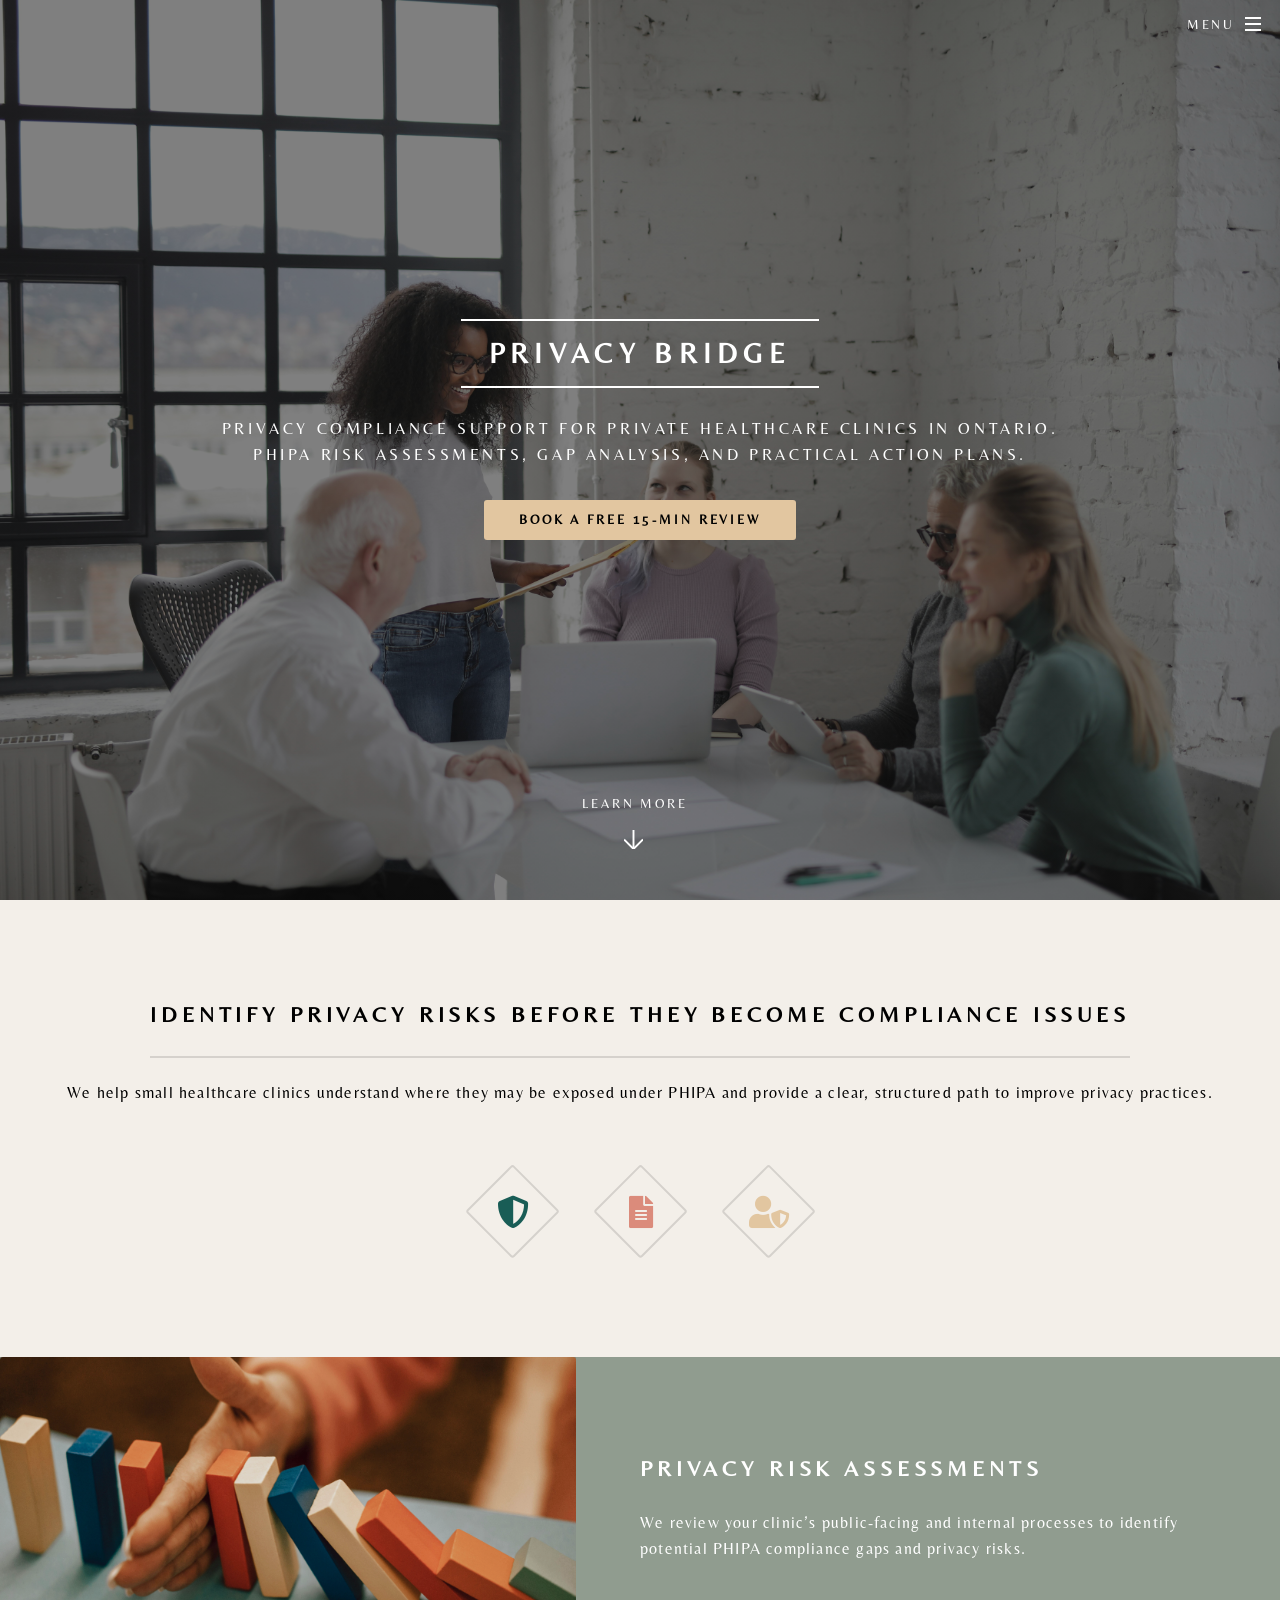
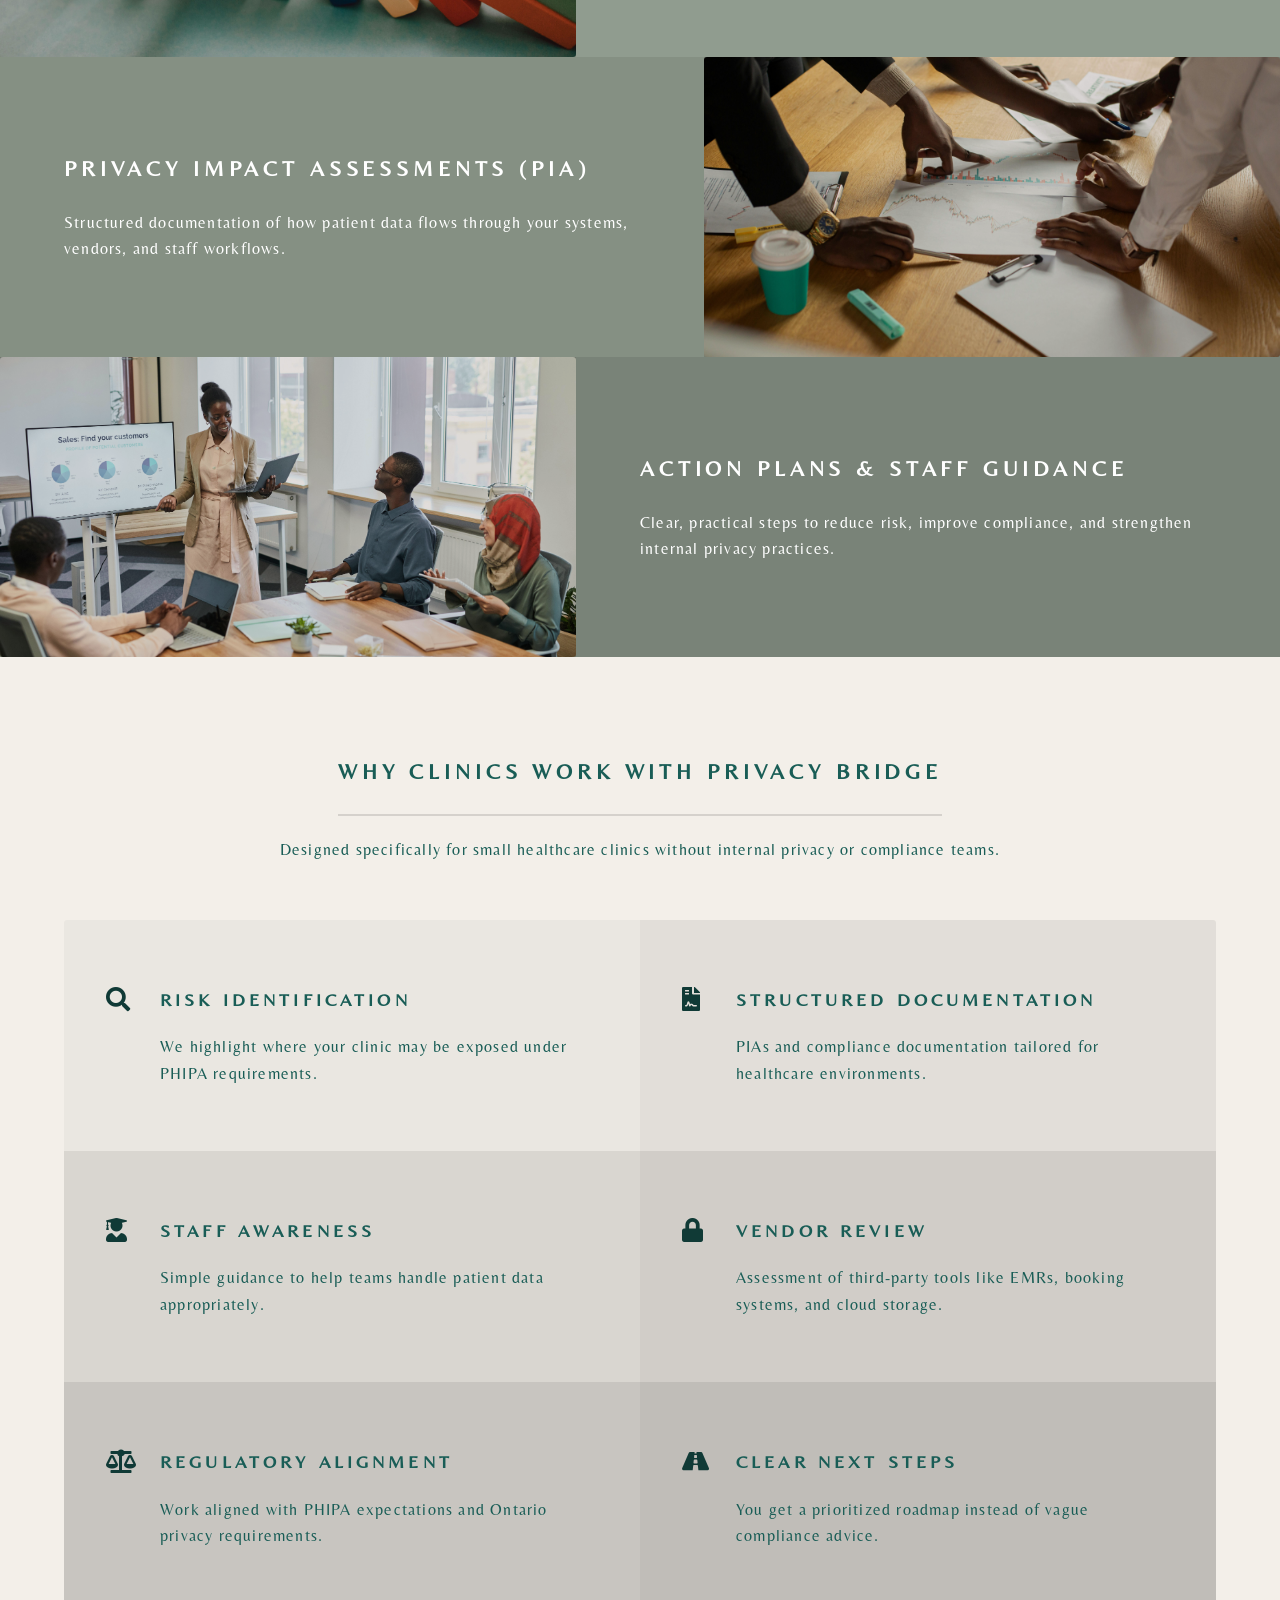
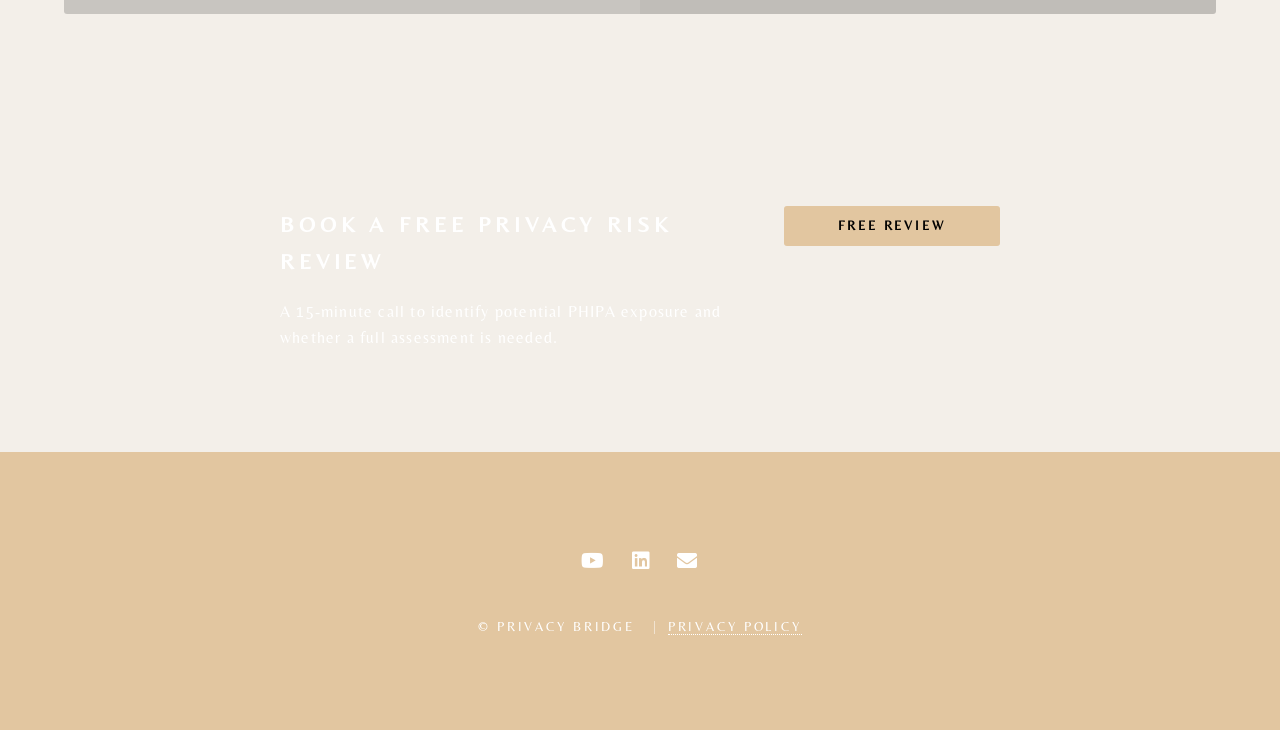
==== commit 6eb072f0: "Baseline 2.0" ====
--- a/index.html
+++ b/index.html
@@ -1,16 +1,16 @@
 <!DOCTYPE HTML>
 <html>
 <head>
-	<title>PrivacyBridge</title>
+	<title>Privacy Bridge</title>
 	<meta charset="utf-8" />
 	<meta name="viewport" content="width=device-width, initial-scale=1, user-scalable=no" />
 	<link rel="stylesheet" href="assets/css/main.css" />
 
 	<!-- OG meta tags -->
-	<meta property="og:title" content="PrivacyBridge" />
+	<meta property="og:title" content="Privacy Bridge" />
 	<meta property="og:description" content="We help private healthcare clinics in Ontario identify and reduce privacy compliance risk under PHIPA through structured assessments and practical action plans." />
-	<meta property="og:image" content="https://raw.githubusercontent.com/paul-matthew/PrivacyBridge/refs/heads/main/images/ogimage.png" />
-	<meta property="og:url" content="https://PrivacyBridge.netlify.app/" />
+	<meta property="og:image" content="https://raw.githubusercontent.com/paul-matthew/Privacy Bridge/refs/heads/main/images/ogimage.png" />
+	<meta property="og:url" content="https://Privacy Bridge.netlify.app/" />
 	<meta property="og:type" content="website" />
 	<meta name="twitter:card" content="summary_large_image">
 
@@ -24,7 +24,7 @@
 <div id="page-wrapper">
 
 	<header id="header" class="alt">
-		<h1><a href="index.html">PrivacyBridge</a></h1>
+		<h1><a href="index.html">Privacy Bridge</a></h1>
 		<nav id="nav">
 			<ul>
 				<li class="special">
@@ -34,6 +34,7 @@
 							<li><a href="index.html">Home</a></li>
 							<li><a href="about.html">About</a></li>
 							<li><a href="services.html">Services</a></li>
+							<li><a href="compliance.html">Compliance Guide</a></li>
 							<li><a href="contact.html">Contact</a></li>
 						</ul>
 					</div>
@@ -45,7 +46,7 @@
 	<!-- HERO -->
 	<section id="banner">
 		<div class="inner">
-			<h2>PrivacyBridge</h2>
+			<h2>Privacy Bridge</h2>
 			<p>Privacy compliance support for private healthcare clinics in Ontario.<br />
 			PHIPA risk assessments, gap analysis, and practical action plans.</p>
 
@@ -107,7 +108,7 @@
 	<section id="three" class="wrapper style3 special">
 		<div class="inner">
 			<header class="major">
-				<h2>Why clinics work with PrivacyBridge</h2>
+				<h2>Why clinics work with Privacy Bridge</h2>
 				<p>Designed specifically for small healthcare clinics without internal privacy or compliance teams.</p>
 			</header>
 
@@ -162,13 +163,13 @@
 	<!-- FOOTER -->
 	<footer id="footer">
 		<ul class="icons">
-			<li><a href="https://youtube.com/@PrivacyBridge" class="icon brands fa-youtube"><span class="label">Youtube</span></a></li>
+			<li><a href="https://youtube.com/@Privacy Bridge" class="icon brands fa-youtube"><span class="label">Youtube</span></a></li>
 			<li><a href="https://www.linkedin.com/in/paul-matthew-5277b6305" class="icon brands fa-linkedin"><span class="label">LinkedIn</span></a></li>
 			<li><a href="mailto:paul@pmdaybreak.com" class="icon solid fa-envelope"><span class="label">Email</span></a></li>
 		</ul>
 
 		<ul class="copyright">
-			<li>&copy; PrivacyBridge</li>
+			<li>&copy; Privacy Bridge</li>
 			<li><a href="#" data-modal-trigger="privacy-modal">Privacy Policy</a></li>
 		</ul>
 	</footer>
@@ -178,7 +179,7 @@
 		<div class="modal-content">
 			<span class="modal-close">&times;</span>
 			<h2>Privacy Policy</h2>
-			<p>PrivacyBridge provides privacy consulting services to healthcare clinics in Ontario. We collect only basic contact information submitted voluntarily through forms or email.</p>
+			<p>Privacy Bridge provides privacy consulting services to healthcare clinics in Ontario. We collect only basic contact information submitted voluntarily through forms or email.</p>
 			<p>This information is used solely to respond to inquiries and provide services. We do not sell or share personal data.</p>
 			<p>By using this site, you consent to this privacy policy.</p>
 		</div>
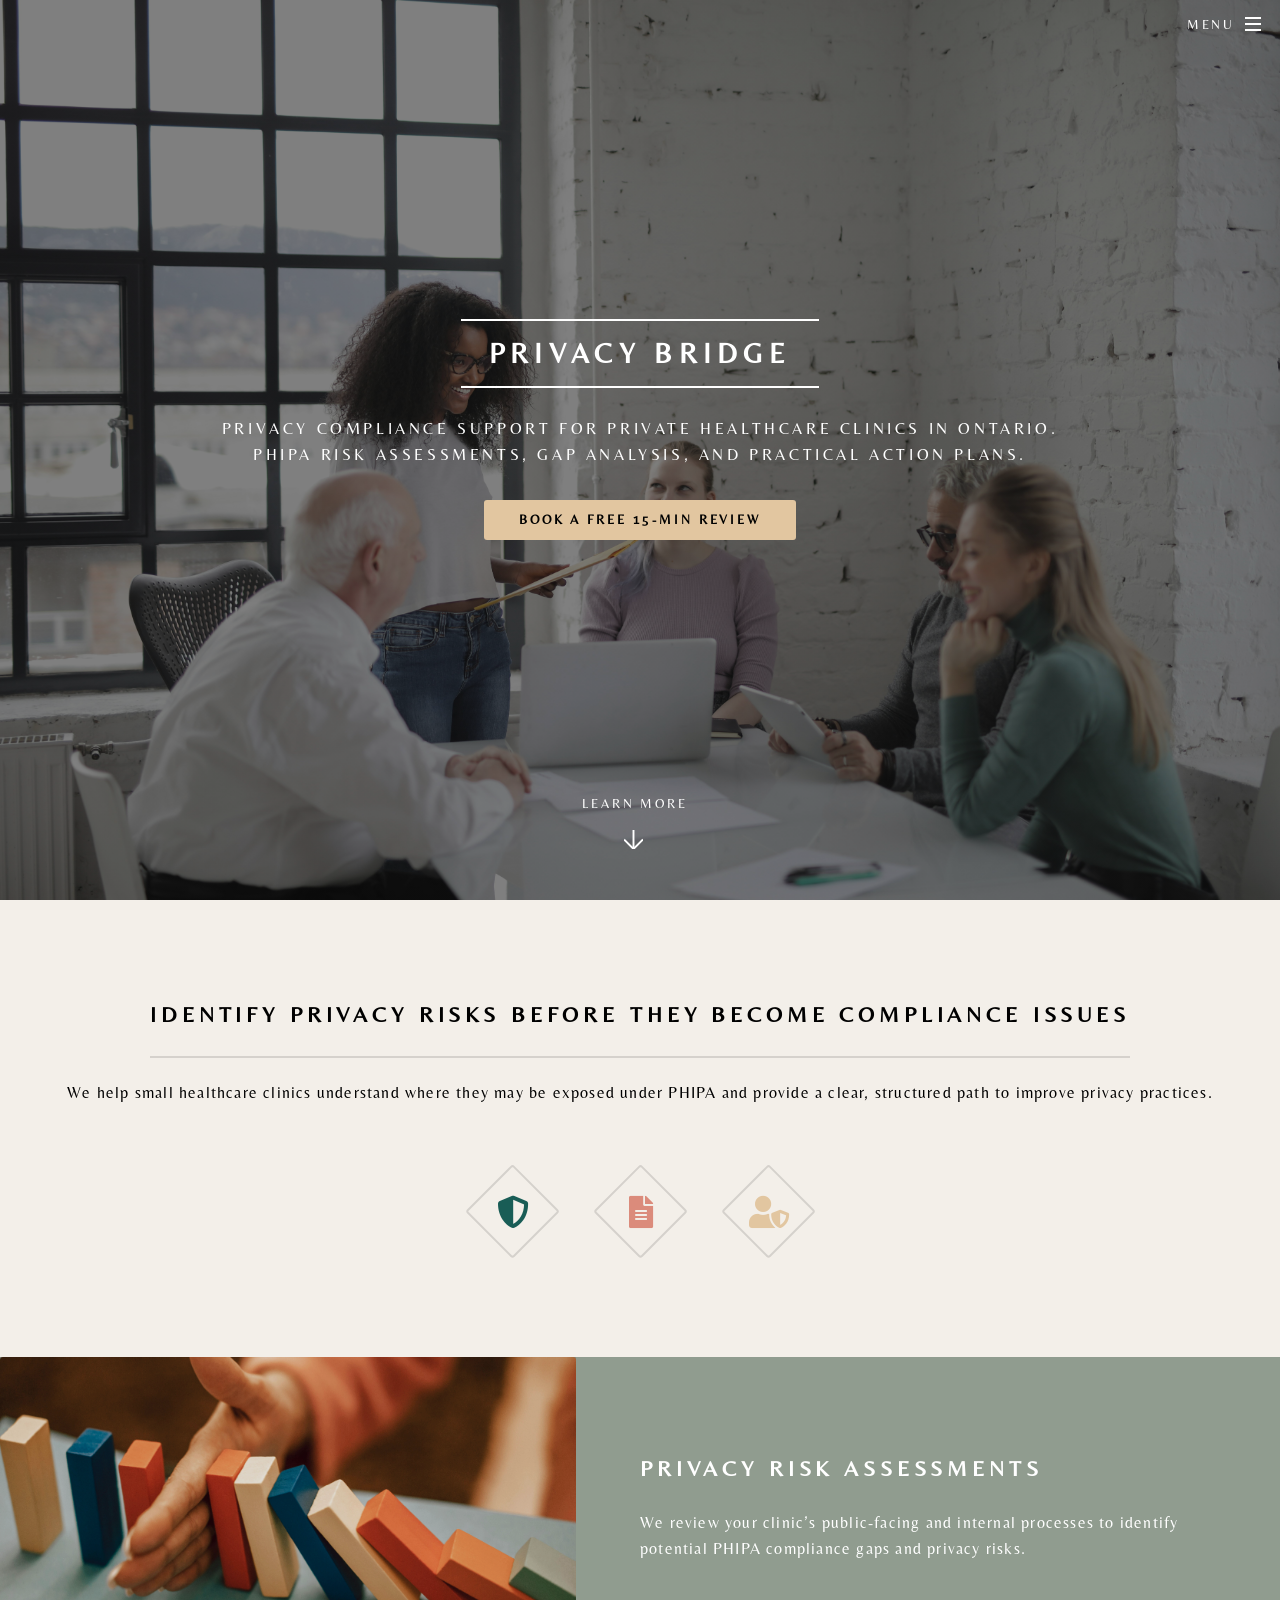
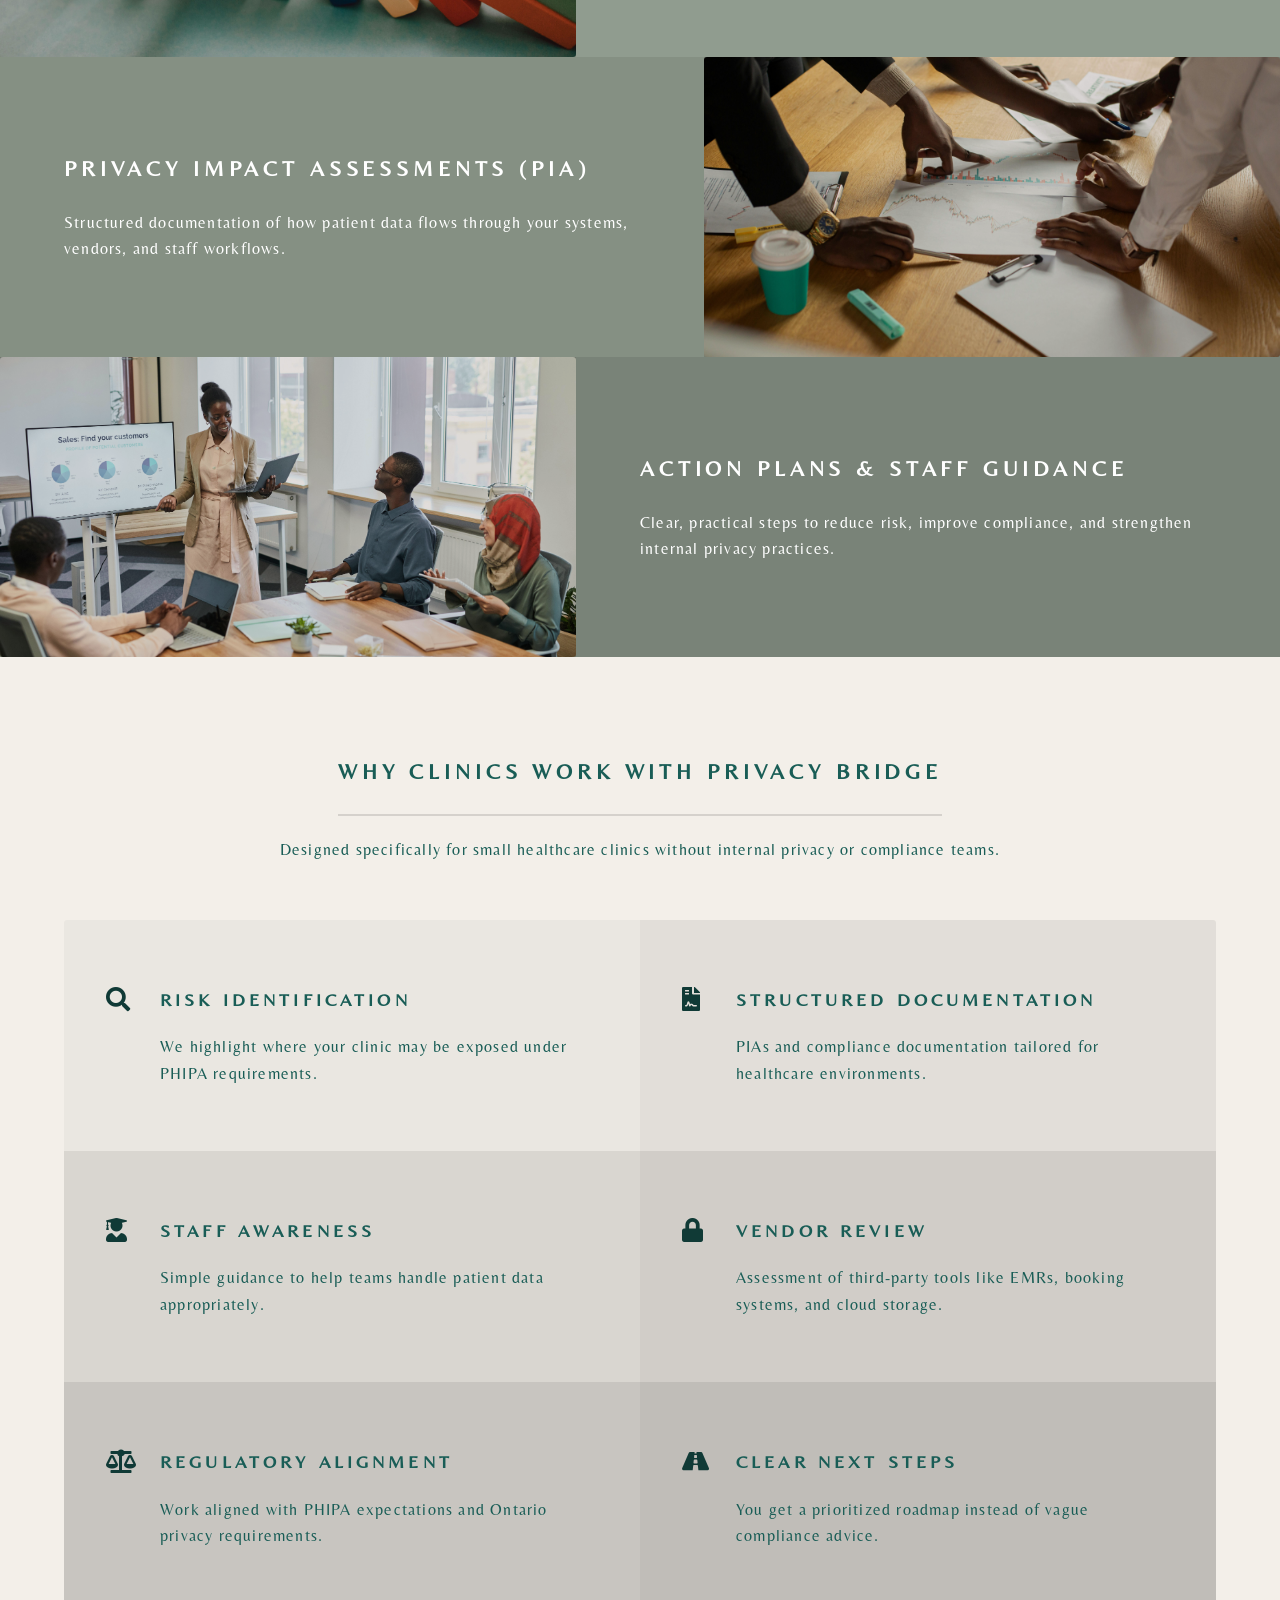
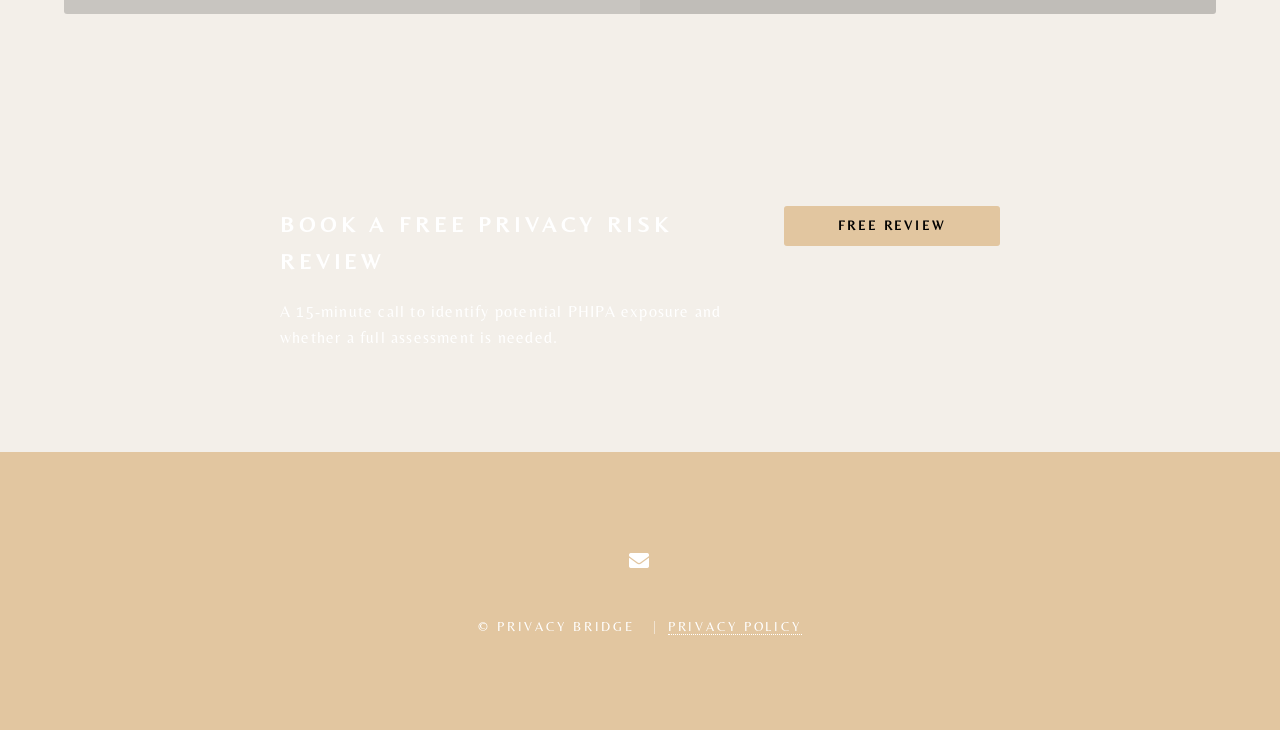
==== commit def12cf6: "Baseline 3.0" ====
--- a/index.html
+++ b/index.html
@@ -163,9 +163,7 @@
 	<!-- FOOTER -->
 	<footer id="footer">
 		<ul class="icons">
-			<li><a href="https://youtube.com/@Privacy Bridge" class="icon brands fa-youtube"><span class="label">Youtube</span></a></li>
-			<li><a href="https://www.linkedin.com/in/paul-matthew-5277b6305" class="icon brands fa-linkedin"><span class="label">LinkedIn</span></a></li>
-			<li><a href="mailto:paul@pmdaybreak.com" class="icon solid fa-envelope"><span class="label">Email</span></a></li>
+			<li><a href="mailto:privacy@privacybridge.ca" class="icon solid fa-envelope"><span class="label">Email</span></a></li>
 		</ul>
 
 		<ul class="copyright">
@@ -176,13 +174,83 @@
 
 	<!-- PRIVACY MODAL -->
 	<div id="privacy-modal" class="modal">
-		<div class="modal-content">
-			<span class="modal-close">&times;</span>
-			<h2>Privacy Policy</h2>
-			<p>Privacy Bridge provides privacy consulting services to healthcare clinics in Ontario. We collect only basic contact information submitted voluntarily through forms or email.</p>
-			<p>This information is used solely to respond to inquiries and provide services. We do not sell or share personal data.</p>
-			<p>By using this site, you consent to this privacy policy.</p>
-		</div>
+<div class="modal-content">
+	<span class="modal-close">&times;</span>
+
+	<h2>Privacy Policy</h2>
+
+	<p><strong style='color:black'>Last Updated: August 6, 2026</strong></p>
+
+	<p>
+		Privacy Bridge is a privacy consulting practice operated by PM Daybreak Designs.
+		This Privacy Policy explains how we collect, use, and protect personal information
+		when you visit our website or contact us regarding our services.
+	</p>
+
+	<h3 style='color:black'>Information We Collect</h3>
+
+	<p>
+		We may collect personal information that you voluntarily provide, including your
+		name, email address, phone number, organization details, and any information
+		included in messages submitted through our website or other communications.
+	</p>
+
+	<p>
+		We may also collect limited technical information related to website usage,
+		such as browser type, device information, or website activity, where applicable.
+	</p>
+
+	<h3 style='color:black'>How We Use Information</h3>
+
+	<p>
+		Personal information is used to respond to inquiries, provide requested services,
+		schedule consultations, communicate with clients, and maintain business records.
+	</p>
+
+	<p>
+		We do not sell, rent, or share personal information with third parties for
+		marketing purposes.
+	</p>
+
+	<h3 style='color:black'>Protection of Information</h3>
+
+	<p>
+		We maintain reasonable administrative, technical, and physical safeguards designed
+		to protect personal information from unauthorized access, use, or disclosure.
+		However, no method of electronic transmission or storage is completely secure.
+	</p>
+
+	<h3 style='color:black'>Retention of Information</h3>
+
+	<p>
+		We retain personal information only for as long as necessary to fulfill the
+		purpose for which it was collected or to meet applicable legal and business
+		requirements.
+	</p>
+
+	<h3 style='color:black'>Your Privacy Rights</h3>
+
+	<p>
+		You may request access to, correction of, or deletion of your personal information,
+		subject to applicable legal requirements.
+	</p>
+
+	<h3 style='color:black'>Contact Us</h3>
+
+	<p>
+		If you have questions about this Privacy Policy or how your information is handled,
+		please contact us at:
+	</p>
+
+	<p>
+		privacy@privacybridge.ca
+	</p>
+
+	<p>
+		By using this website, you acknowledge this Privacy Policy.
+	</p>
+
+</div>
 	</div>
 
 </div>
--- a/assets/css/main.css
+++ b/assets/css/main.css
@@ -4208,3 +4208,20 @@
   font-size: 24px;
 }
 
+.team-member h5 {
+	margin-bottom: 0.25rem;
+	font-weight: 600;
+}
+
+.team-member .role {
+	font-weight: 600;
+	font-size: 0.95em;
+	color: #333;
+	margin-bottom: 0.4rem;
+}
+
+.team-member .bio {
+	font-size: 0.9em;
+	color: #666;
+	line-height: 1.5;
+}
